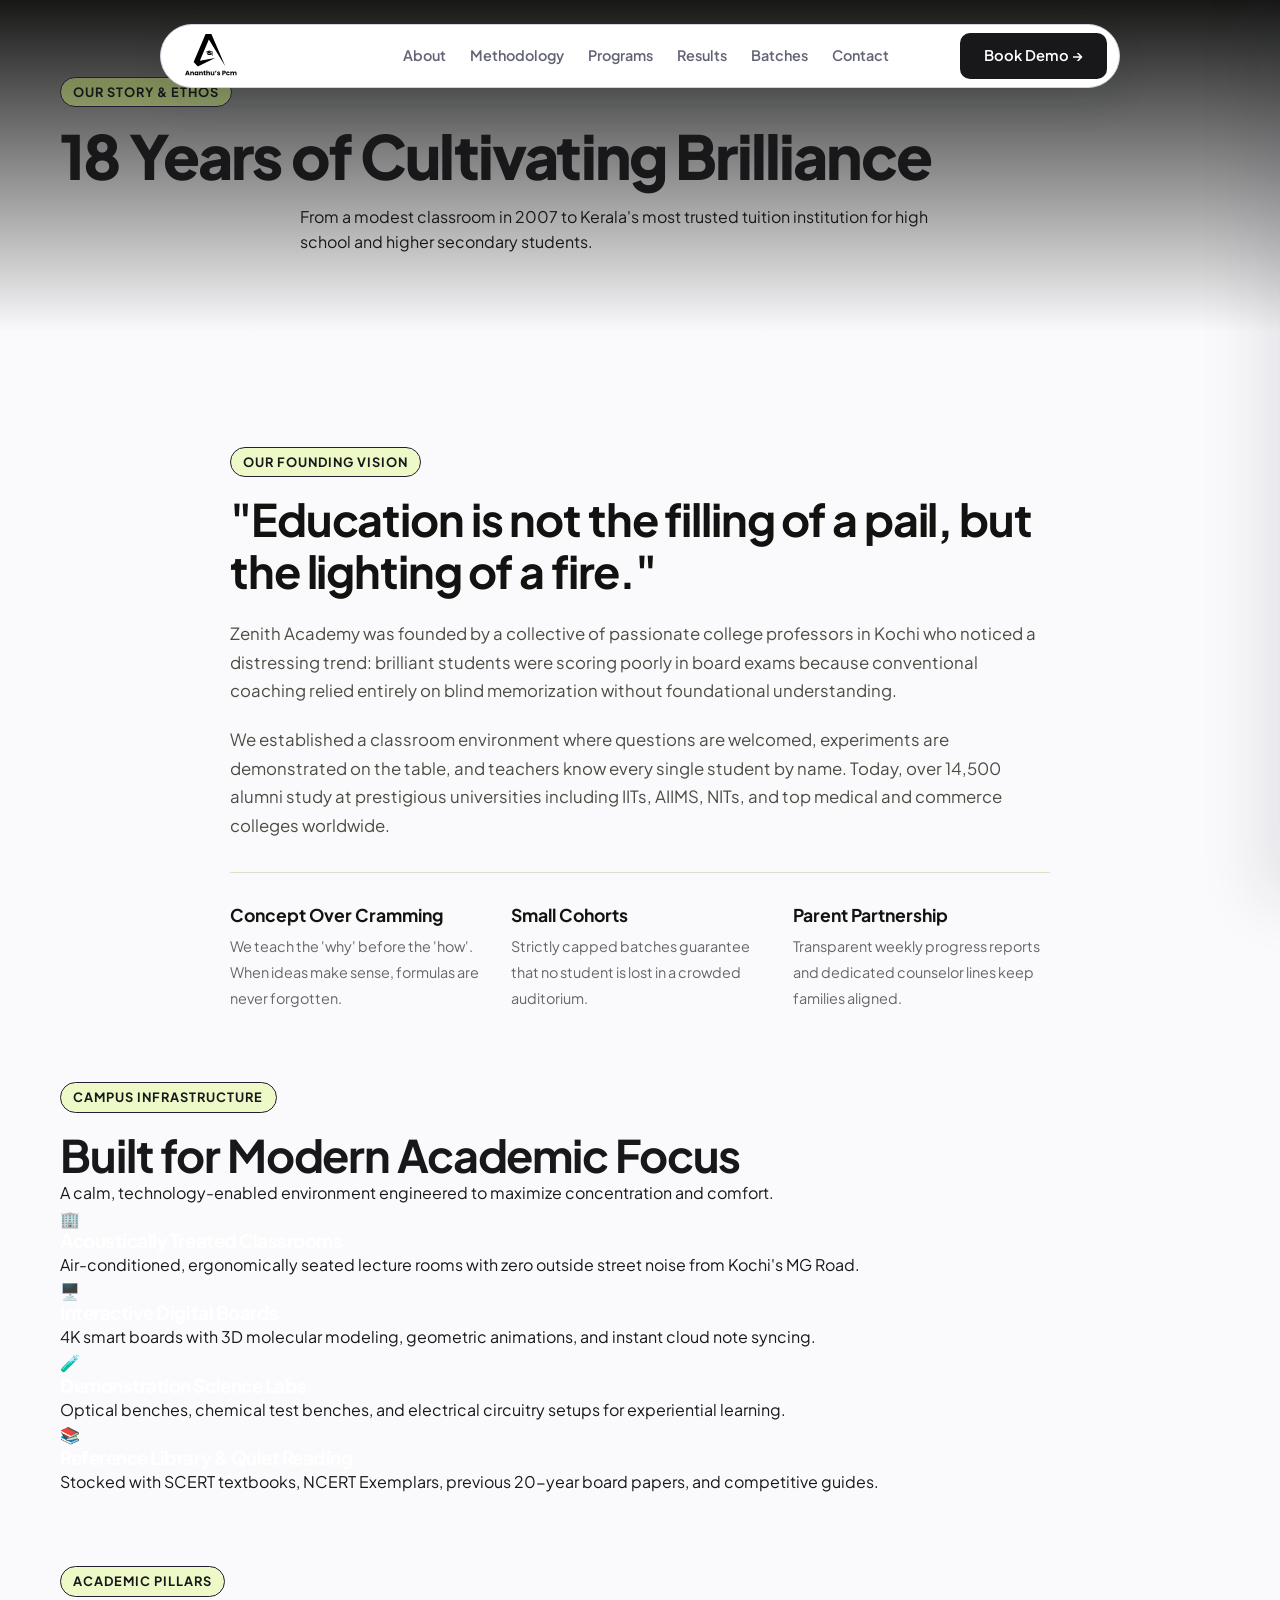
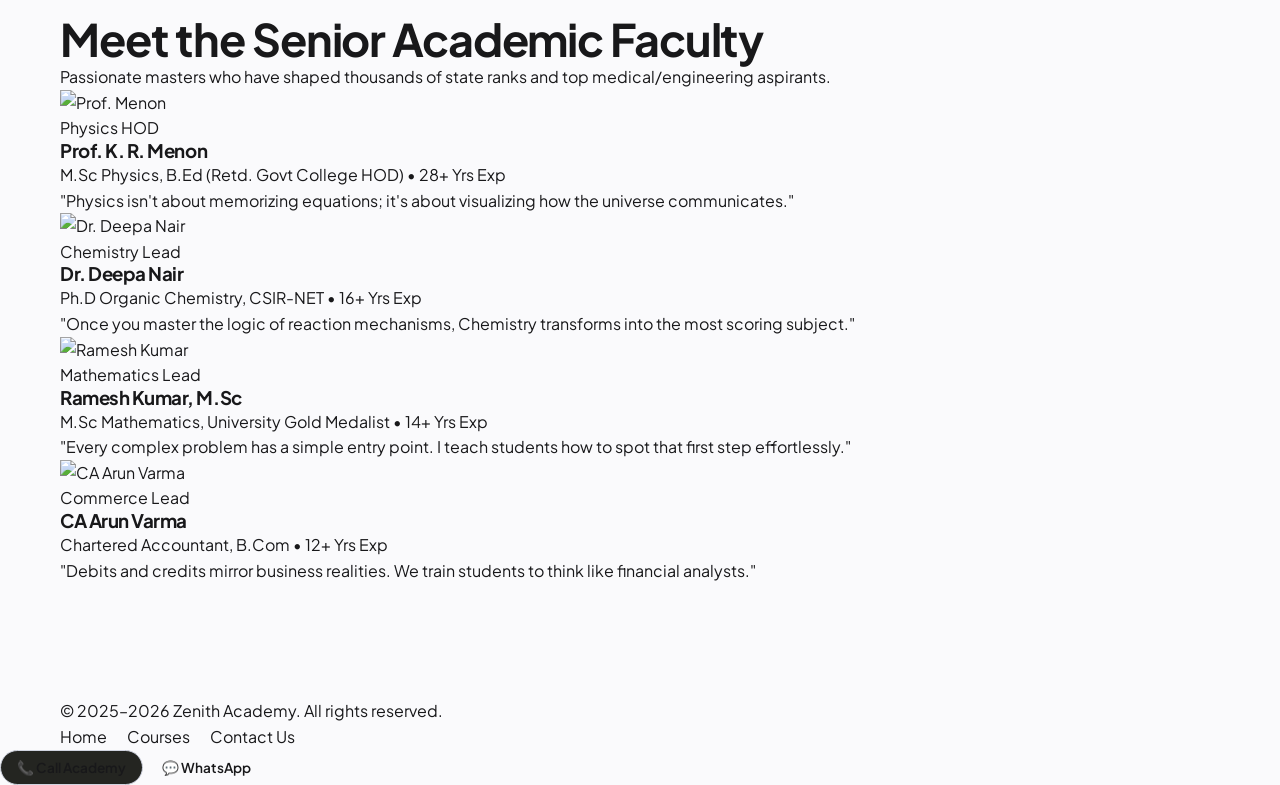
==== about.html @ 406c7fa9 "first commit" ====
<!DOCTYPE html>
<html lang="en">
<head>
  <meta charset="UTF-8" />
  <meta name="viewport" content="width=device-width, initial-scale=1.0" />
  <title>About Us — Zenith Academy | 18 Years of Educational Leadership</title>
  <meta name="description" content="Discover Zenith Academy's legacy of academic excellence in Kochi, Kerala. Learn about our teaching philosophy, modern infrastructure, and renowned faculty." />
  
  <link rel="stylesheet" href="css/styles.css" />
  <link rel="stylesheet" href="css/components.css" />
  <link rel="stylesheet" href="css/responsive.css" />
</head>
<body>

  <!-- Sticky Header -->
  <!-- Floating Glass Pill Header (Exact Reference Match) -->
  <div class="floating-header-wrapper">
    <header class="floating-pill-nav" id="pillNav">
      <a href="index.html" class="nav-brand" aria-label="Ananthu's PCM Home">
        <img src="logo.svg" alt="Ananthu's PCM Logo" class="nav-brand-logo" />
      </a>

      <nav class="nav-links-cluster" aria-label="Main Navigation">
        <a href="index.html#about" class="nav-link-item">About</a>
        <a href="index.html#solutions" class="nav-link-item">Methodology</a>
        <a href="courses.html" class="nav-link-item">Programs</a>
        <a href="results.html" class="nav-link-item">Results</a>
        <a href="index.html#modes" class="nav-link-item">Batches</a>
        <a href="contact.html" class="nav-link-item">Contact</a>
      </nav>

      <div class="nav-right-actions">
        <button class="btn-clean-dark" data-open-demo-modal>
          Book Demo &rarr;
        </button>
        <button class="nav-mobile-toggle" aria-label="Open mobile menu">
          &#9776;
        </button>
      </div>
    </header>
  </div>

  <!-- Mobile Drawer -->
  <div class="drawer-backdrop"></div>
  <aside class="mobile-drawer">
    <div class="drawer-header">
      <div class="brand-logo">
        <img src="logo.svg" alt="Ananthu's PCM" style="height: 38px; width: auto;" />
        <span>Ananthu's PCM</span>
      </div>
      <button class="drawer-close-btn">&times;</button>
    </div>
    <nav class="mobile-nav-list">
      <a href="index.html" class="mobile-nav-link">Home <span>&rarr;</span></a>
      <a href="courses.html" class="mobile-nav-link">Courses <span>&rarr;</span></a>
      <a href="online-classes.html" class="mobile-nav-link">Online Classes <span>&rarr;</span></a>
      <a href="results.html" class="mobile-nav-link">Results <span>&rarr;</span></a>
      <a href="gallery.html" class="mobile-nav-link">Gallery <span>&rarr;</span></a>
      <a href="videos.html" class="mobile-nav-link">Videos <span>&rarr;</span></a>
      <a href="about.html" class="mobile-nav-link active">About <span>&rarr;</span></a>
      <a href="contact.html" class="mobile-nav-link">Contact <span>&rarr;</span></a>
    </nav>
    <div style="margin-top: auto;">
      <button class="btn btn-primary btn-block" data-open-demo-modal>Book a Free Demo</button>
    </div>
  </aside>

  <!-- Page Banner -->
  <section class="section-tight" style="background: linear-gradient(180deg, #171816, var(--color-canvas)); border-bottom: 1px solid var(--color-border-dark);">
    <div class="container text-center">
      <div class="eyebrow">Our Story & Ethos</div>
      <h1 class="text-h1" style="margin-bottom: 16px;">18 Years of Cultivating Brilliance</h1>
      <p class="section-subtitle" style="max-width: 680px; margin-inline: auto;">
        From a modest classroom in 2007 to Kerala's most trusted tuition institution for high school and higher secondary students.
      </p>
    </div>
  </section>

  <!-- Story & Philosophy Inset Card -->
  <main class="section">
    <div class="container">
      
      <div class="surface-light-card" style="margin-bottom: 72px;">
        <div style="max-width: 820px; margin-inline: auto;">
          <div class="eyebrow eyebrow-light">Our Founding Vision</div>
          <h2 class="text-h2" style="color: #121310; margin-bottom: 24px;">
            "Education is not the filling of a pail, but the lighting of a fire."
          </h2>
          <p class="text-body-lg" style="color: #4A4D43; margin-bottom: 20px; line-height: 1.7;">
            Zenith Academy was founded by a collective of passionate college professors in Kochi who noticed a distressing trend: brilliant students were scoring poorly in board exams because conventional coaching relied entirely on blind memorization without foundational understanding.
          </p>
          <p class="text-body-lg" style="color: #4A4D43; margin-bottom: 32px; line-height: 1.7;">
            We established a classroom environment where questions are welcomed, experiments are demonstrated on the table, and teachers know every single student by name. Today, over 14,500 alumni study at prestigious universities including IITs, AIIMS, NITs, and top medical and commerce colleges worldwide.
          </p>

          <div style="display: grid; grid-template-columns: repeat(auto-fit, minmax(220px, 1fr)); gap: 24px; border-top: 1px solid #DFDEC8; padding-top: 28px;">
            <div>
              <strong style="color: #121310; font-size: 1.1rem; display: block; margin-bottom: 4px;">Concept Over Cramming</strong>
              <span style="font-size: 0.9rem; color: #666;">We teach the 'why' before the 'how'. When ideas make sense, formulas are never forgotten.</span>
            </div>
            <div>
              <strong style="color: #121310; font-size: 1.1rem; display: block; margin-bottom: 4px;">Small Cohorts</strong>
              <span style="font-size: 0.9rem; color: #666;">Strictly capped batches guarantee that no student is lost in a crowded auditorium.</span>
            </div>
            <div>
              <strong style="color: #121310; font-size: 1.1rem; display: block; margin-bottom: 4px;">Parent Partnership</strong>
              <span style="font-size: 0.9rem; color: #666;">Transparent weekly progress reports and dedicated counselor lines keep families aligned.</span>
            </div>
          </div>
        </div>
      </div>

      <!-- Campus Infrastructure Highlights -->
      <div class="section-header text-left">
        <span class="eyebrow">Campus Infrastructure</span>
        <h2 class="text-h2 section-title">Built for Modern Academic Focus</h2>
        <p class="section-subtitle">
          A calm, technology-enabled environment engineered to maximize concentration and comfort.
        </p>
      </div>

      <div class="approach-grid" style="margin-bottom: 72px;">
        <div class="approach-card" style="background: var(--color-surface-dark); border-color: var(--color-border-dark);">
          <div class="approach-icon-wrap" style="background: var(--color-surface-dark-raised); color: var(--color-brand-primary);">🏢</div>
          <h3 style="color: #FFF;">Acoustically Treated Classrooms</h3>
          <p style="color: var(--color-text-muted-dark);">Air-conditioned, ergonomically seated lecture rooms with zero outside street noise from Kochi's MG Road.</p>
        </div>

        <div class="approach-card" style="background: var(--color-surface-dark); border-color: var(--color-border-dark);">
          <div class="approach-icon-wrap" style="background: var(--color-surface-dark-raised); color: var(--color-brand-primary);">🖥️</div>
          <h3 style="color: #FFF;">Interactive Digital Boards</h3>
          <p style="color: var(--color-text-muted-dark);">4K smart boards with 3D molecular modeling, geometric animations, and instant cloud note syncing.</p>
        </div>

        <div class="approach-card" style="background: var(--color-surface-dark); border-color: var(--color-border-dark);">
          <div class="approach-icon-wrap" style="background: var(--color-surface-dark-raised); color: var(--color-brand-primary);">🧪</div>
          <h3 style="color: #FFF;">Demonstration Science Labs</h3>
          <p style="color: var(--color-text-muted-dark);">Optical benches, chemical test benches, and electrical circuitry setups for experiential learning.</p>
        </div>

        <div class="approach-card" style="background: var(--color-surface-dark); border-color: var(--color-border-dark);">
          <div class="approach-icon-wrap" style="background: var(--color-surface-dark-raised); color: var(--color-brand-primary);">📚</div>
          <h3 style="color: #FFF;">Reference Library & Quiet Reading</h3>
          <p style="color: var(--color-text-muted-dark);">Stocked with SCERT textbooks, NCERT Exemplars, previous 20-year board papers, and competitive guides.</p>
        </div>
      </div>

      <!-- Full Faculty Showcase -->
      <div class="section-header">
        <span class="eyebrow">Academic Pillars</span>
        <h2 class="text-h2 section-title">Meet the Senior Academic Faculty</h2>
        <p class="section-subtitle">
          Passionate masters who have shaped thousands of state ranks and top medical/engineering aspirants.
        </p>
      </div>

      <div class="faculty-grid">
        <article class="faculty-card">
          <div class="faculty-img-wrap">
            <img src="https://images.unsplash.com/photo-1534528741775-53994a69daeb?w=500&auto=format&fit=crop&q=80" alt="Prof. Menon" class="faculty-img" />
          </div>
          <div class="faculty-info">
            <div class="faculty-subject-tag">Physics HOD</div>
            <h3 class="faculty-name">Prof. K. R. Menon</h3>
            <div class="faculty-qual">M.Sc Physics, B.Ed (Retd. Govt College HOD) • 28+ Yrs Exp</div>
            <p class="faculty-quote">"Physics isn't about memorizing equations; it's about visualizing how the universe communicates."</p>
          </div>
        </article>

        <article class="faculty-card">
          <div class="faculty-img-wrap">
            <img src="https://images.unsplash.com/photo-1573496359142-b8d87734a5a2?w=500&auto=format&fit=crop&q=80" alt="Dr. Deepa Nair" class="faculty-img" />
          </div>
          <div class="faculty-info">
            <div class="faculty-subject-tag">Chemistry Lead</div>
            <h3 class="faculty-name">Dr. Deepa Nair</h3>
            <div class="faculty-qual">Ph.D Organic Chemistry, CSIR-NET • 16+ Yrs Exp</div>
            <p class="faculty-quote">"Once you master the logic of reaction mechanisms, Chemistry transforms into the most scoring subject."</p>
          </div>
        </article>

        <article class="faculty-card">
          <div class="faculty-img-wrap">
            <img src="https://images.unsplash.com/photo-1507003211169-0a1dd7228f2d?w=500&auto=format&fit=crop&q=80" alt="Ramesh Kumar" class="faculty-img" />
          </div>
          <div class="faculty-info">
            <div class="faculty-subject-tag">Mathematics Lead</div>
            <h3 class="faculty-name">Ramesh Kumar, M.Sc</h3>
            <div class="faculty-qual">M.Sc Mathematics, University Gold Medalist • 14+ Yrs Exp</div>
            <p class="faculty-quote">"Every complex problem has a simple entry point. I teach students how to spot that first step effortlessly."</p>
          </div>
        </article>

        <article class="faculty-card">
          <div class="faculty-img-wrap">
            <img src="https://images.unsplash.com/photo-1500648767791-00dcc994a43e?w=500&auto=format&fit=crop&q=80" alt="CA Arun Varma" class="faculty-img" />
          </div>
          <div class="faculty-info">
            <div class="faculty-subject-tag">Commerce Lead</div>
            <h3 class="faculty-name">CA Arun Varma</h3>
            <div class="faculty-qual">Chartered Accountant, B.Com • 12+ Yrs Exp</div>
            <p class="faculty-quote">"Debits and credits mirror business realities. We train students to think like financial analysts."</p>
          </div>
        </article>
      </div>

    </div>
  </main>

  <!-- Footer -->
  <footer class="site-footer">
    <div class="container">
      <div class="footer-bottom">
        <div>&copy; 2025–2026 Zenith Academy. All rights reserved.</div>
        <div style="display: flex; gap: 20px;">
          <a href="index.html">Home</a>
          <a href="courses.html">Courses</a>
          <a href="contact.html">Contact Us</a>
        </div>
      </div>
    </div>
  </footer>

  <!-- Sticky Mobile Bar -->
  <div class="mobile-bottom-bar">
    <div class="mobile-bottom-actions">
      <a href="tel:+919847012345" class="btn btn-secondary btn-sm" style="background: #242521;">📞 Call Academy</a>
      <a href="https://wa.me/919847012345" target="_blank" class="btn btn-whatsapp btn-sm">💬 WhatsApp</a>
    </div>
  </div>

  <!-- Demo Modal -->
  <div class="site-modal" id="demoModal" role="dialog" aria-modal="true">
    <div class="modal-dialog">
      <button class="modal-close-btn" data-close-modal>&times;</button>
      <h3 style="font-size: 1.5rem; margin-bottom: 6px; color: #121310;">Book a Free Demo Class</h3>
      <form data-enquiry-form>
        <div class="form-group">
          <label class="form-label">Student Name *</label>
          <input type="text" name="studentName" class="form-control" required />
        </div>
        <div class="form-group">
          <label class="form-label">Phone Number *</label>
          <input type="tel" name="phoneNumber" class="form-control" required />
        </div>
        <div class="form-row">
          <div class="form-group">
            <label class="form-label">Board *</label>
            <select name="board" class="form-control" required>
              <option value="Kerala State">Kerala State</option>
              <option value="CBSE">CBSE</option>
            </select>
          </div>
          <div class="form-group">
            <label class="form-label">Class *</label>
            <select name="classLevel" class="form-control" required>
              <option value="Class 10">Class 10</option>
              <option value="Plus One">Plus One (11)</option>
              <option value="Plus Two">Plus Two (12)</option>
            </select>
          </div>
        </div>
        <button type="submit" class="btn btn-primary btn-block" style="margin-top: 20px;">Book Demo</button>
      </form>
    </div>
  </div>

  <script src="js/data.js"></script>
  <script src="js/main.js"></script>
  <script src="js/forms.js"></script>
</body>
</html>
---- css/styles.css ----
/* ==========================================================================
   ZENITH ACADEMY - CLEAN MINIMALIST BENTO DESIGN SYSTEM
   ========================================================================== */

@import url('https://fonts.googleapis.com/css2?family=Plus+Jakarta+Sans:wght@300;400;500;600;700;800&family=Space+Grotesk:wght@500;600;700;800&display=swap');

:root {
  /* Canvas & Surfaces (Clean Light Palette) */
  --color-canvas: #FAFAFC;
  --color-canvas-subtle: #F2F3F7;
  --color-surface-card: #FFFFFF;
  --color-surface-card-hover: #F8F9FB;
  --color-surface-raised: #FFFFFF;
  
  /* Brand Accents (Deep Navy & Pastel Lime/Lavender) */
  --color-brand-primary: #18181A;
  --color-brand-primary-hover: #2D2D32;
  --color-brand-primary-deep: #0A0A0C;
  --color-brand-orange-glow: rgba(0, 0, 0, 0.12);
  --color-brand-orange-subtle: rgba(212, 248, 104, 0.35); /* Using Lime for subtle accents */
  
  /* Typography Colors */
  --color-text-primary: #18181A;
  --color-text-secondary: #626475;
  --color-text-muted: #8C90A4;
  --color-text-dark: #18181A;
  --color-text-light: #FFFFFF;
  
  /* Borders */
  --color-border-subtle: #E6E8F0;
  --color-border-medium: #D0D4E0;
  --color-border-orange: #231E34; /* Using the dark hero border */
  
  /* Typography Families */
  --font-display: 'Plus Jakarta Sans', 'Space Grotesk', -apple-system, BlinkMacSystemFont, sans-serif;
  --font-body: 'Plus Jakarta Sans', -apple-system, BlinkMacSystemFont, sans-serif;
  
  /* Radii */
  --radius-sm: 8px;
  --radius-md: 14px;
  --radius-lg: 20px;
  --radius-xl: 28px;
  --radius-xxl: 36px;
  --radius-pill: 999px;
  
  /* Shadows & Glows */
  --shadow-card: 0 12px 32px rgba(25, 20, 45, 0.06);
  --shadow-card-hover: 0 20px 48px rgba(25, 20, 45, 0.12);
  --shadow-orange-glow: 0 8px 24px rgba(0, 0, 0, 0.08);
  --shadow-orange-intense: 0 16px 40px rgba(0, 0, 0, 0.15);
  
  /* Clean Hero Theme Tokens (Matching Reference Image) */
  --color-clean-backdrop: #8C90A4;
  --color-clean-card-bg: #FFFFFF;
  --color-clean-border: #231E34;
  --color-clean-text-dark: #18181A;
  --color-clean-text-muted: #626475;
  --color-clean-lime: #D4F868;
  --color-clean-lavender: #CCD0FE;
  --color-clean-periwinkle: #D7DAFE;
  
  /* Layout */
  --container-width: 1240px;
  --header-height: 80px;
}

/* ==========================================================================
   Base & Resets
   ========================================================================== */

*, *::before, *::after {
  box-sizing: border-box;
  margin: 0;
  padding: 0;
}

html {
  font-family: var(--font-body);
  font-size: 16px;
  line-height: 1.6;
  color: var(--color-text-primary);
  background-color: var(--color-canvas);
  scroll-behavior: smooth;
  -webkit-font-smoothing: antialiased;
}

body {
  min-height: 100vh;
  display: flex;
  flex-direction: column;
  overflow-x: hidden;
  position: relative;
  background-color: var(--color-canvas);
}

/* Ambient Radial Glows Removed for Clean Theme */

img, svg, video {
  display: block;
  max-width: 100%;
  height: auto;
}

a {
  color: inherit;
  text-decoration: none;
  transition: all 0.2s ease;
}

button, input, select, textarea {
  font: inherit;
  color: inherit;
}

button {
  cursor: pointer;
  border: none;
  background: none;
}

ul {
  list-style: none;
}

:focus-visible {
  outline: 2px solid var(--color-brand-primary);
  outline-offset: 3px;
}

/* ==========================================================================
   Typography Classes
   ========================================================================== */

h1, h2, h3, h4, h5, h6 {
  font-family: var(--font-display);
  font-weight: 700;
  line-height: 1.12;
  color: var(--color-text-primary);
  letter-spacing: -0.025em;
}

.text-hero-giant {
  font-size: clamp(3rem, 7vw, 5.5rem);
  font-weight: 800;
  letter-spacing: -0.04em;
  line-height: 0.96;
}

.text-h1 {
  font-size: clamp(2.4rem, 5vw, 3.8rem);
  font-weight: 800;
  letter-spacing: -0.03em;
  line-height: 1.06;
}

.text-h2 {
  font-size: clamp(2rem, 3.8vw, 2.8rem);
  font-weight: 700;
  letter-spacing: -0.025em;
  line-height: 1.15;
}

.text-h3 {
  font-size: clamp(1.3rem, 2vw, 1.75rem);
  font-weight: 600;
  letter-spacing: -0.02em;
  line-height: 1.25;
}

.text-body-lg {
  font-size: clamp(1.05rem, 1.25vw, 1.2rem);
  line-height: 1.6;
  color: var(--color-text-secondary);
}

.text-body {
  font-size: 1rem;
  line-height: 1.6;
  color: var(--color-text-secondary);
}

.text-muted {
  color: var(--color-text-muted);
}

.text-orange {
  color: var(--color-brand-primary);
}

/* Container & Sections */
.container {
  width: 100%;
  max-width: var(--container-width);
  margin-inline: auto;
  padding-inline: clamp(20px, 4vw, 40px);
  position: relative;
  z-index: 2;
}

.section {
  padding-block: clamp(72px, 9vw, 128px);
  position: relative;
}

.section-tight {
  padding-block: clamp(48px, 6vw, 80px);
}

/* ==========================================================================
   Pill Badges & Buttons (Matching Reference)
   ========================================================================== */

/* Eyebrow Pill with Glowing Dot */
.status-pill {
  display: inline-flex;
  align-items: center;
  gap: 10px;
  background: var(--color-surface-card);
  border: 1px solid var(--color-border-medium);
  padding: 6px 16px;
  border-radius: var(--radius-pill);
  font-size: 0.85rem;
  font-weight: 600;
  color: var(--color-text-primary);
  margin-bottom: 24px;
}

.status-dot {
  width: 8px;
  height: 8px;
  background-color: var(--color-brand-primary);
  border-radius: 50%;
  box-shadow: 0 0 10px var(--color-brand-primary);
  animation: pulse-dot 2s infinite;
}

@keyframes pulse-dot {
  0%, 100% { opacity: 1; transform: scale(1); }
  50% { opacity: 0.6; transform: scale(1.2); }
}

/* Orange Pill CTA Button (Now Deep Navy/Lime based on theme) */
.btn-pill-orange {
  display: inline-flex;
  align-items: center;
  justify-content: center;
  gap: 8px;
  background-color: var(--color-brand-primary);
  color: #FFFFFF;
  font-family: var(--font-display);
  font-weight: 600;
  font-size: 0.95rem;
  padding: 12px 28px;
  border-radius: var(--radius-pill);
  box-shadow: 0 4px 12px rgba(25, 20, 45, 0.12);
  transition: all 0.25s cubic-bezier(0.2, 0.8, 0.2, 1);
  white-space: nowrap;
}

.btn-pill-orange:hover {
  background-color: var(--color-brand-primary-hover);
  transform: translateY(-2px);
  box-shadow: 0 8px 24px rgba(25, 20, 45, 0.2);
}

.btn-pill-orange .arrow-icon {
  font-size: 1.1rem;
  transition: transform 0.2s ease;
}

.btn-pill-orange:hover .arrow-icon {
  transform: translateX(3px);
}

/* Dark Pill Button (Now White Outline/Secondary) */
.btn-pill-dark {
  display: inline-flex;
  align-items: center;
  justify-content: center;
  gap: 8px;
  background-color: #FFFFFF;
  color: var(--color-text-primary);
  font-family: var(--font-display);
  font-weight: 600;
  font-size: 0.95rem;
  padding: 12px 28px;
  border-radius: var(--radius-pill);
  border: 1px solid var(--color-border-medium);
  transition: all 0.25s ease;
  box-shadow: 0 4px 12px rgba(25, 20, 45, 0.05);
}

.btn-pill-dark:hover {
  background-color: #F8F9FB;
  border-color: var(--color-text-primary);
  transform: translateY(-2px);
}

/* Outline Pill Button */
.btn-pill-outline {
  display: inline-flex;
  align-items: center;
  justify-content: center;
  gap: 8px;
  background-color: transparent;
  color: var(--color-text-primary);
  font-family: var(--font-display);
  font-weight: 600;
  font-size: 0.95rem;
  padding: 11px 26px;
  border-radius: var(--radius-pill);
  border: 1px solid var(--color-border-medium);
  transition: all 0.2s ease;
}

.btn-pill-outline:hover {
  background-color: #F8F9FB;
  border-color: var(--color-text-primary);
}

/* WhatsApp Button */
.btn-pill-whatsapp {
  display: inline-flex;
  align-items: center;
  gap: 8px;
  background-color: #25D366;
  color: #FFFFFF;
  padding: 12px 24px;
  border-radius: var(--radius-pill);
  font-weight: 600;
  font-size: 0.92rem;
  transition: all 0.2s ease;
}

.btn-pill-whatsapp:hover {
  background-color: #20BA59;
  transform: translateY(-2px);
  box-shadow: 0 6px 20px rgba(37, 211, 102, 0.35);
}
---- css/components.css ----
/* ==========================================================================
   ZENITH ACADEMY - REFERENCE UI COMPONENTS
   Exact replication of Dominic Reference Layout:
   Floating Pill Nav, Hero Watermark, 3-Card Photo Grid, Numbered Cards,
   Semicircular Fan Arc, Solid Orange Tier Card, Bottom Banner
   ========================================================================== */

/* --------------------------------------------------------------------------
   1. Floating Glass Pill Header (Matching Reference)
   -------------------------------------------------------------------------- */
.floating-header-wrapper {
  position: fixed;
  top: 24px;
  left: 0;
  width: 100%;
  display: flex;
  justify-content: center;
  z-index: 1000;
  padding-inline: 20px;
  pointer-events: none;
}

.floating-pill-nav {
  pointer-events: auto;
  display: grid;
  grid-template-columns: 1fr auto 1fr;
  align-items: center;
  gap: 20px;
  background: #FFFFFF;
  border: 1px solid var(--color-border-medium);
  padding: 8px 12px 8px 24px;
  border-radius: var(--radius-pill);
  box-shadow: 0 16px 36px rgba(25, 20, 45, 0.08);
  transition: all 0.3s ease;
  max-width: 960px;
  width: 100%;
}

.floating-pill-nav.scrolled {
  box-shadow: 0 20px 48px rgba(25, 20, 45, 0.12);
}

.floating-pill-nav .nav-brand {
  justify-self: start;
}
.floating-pill-nav .nav-links-cluster {
  justify-self: center;
}
.floating-pill-nav .nav-right-actions {
  justify-self: end;
}

.nav-brand {
  display: flex;
  align-items: center;
  gap: 12px;
  font-family: var(--font-display);
  font-weight: 800;
  font-size: 1.15rem;
  letter-spacing: -0.02em;
  color: var(--color-text-primary);
}

.nav-brand-logo {
  height: 44px;
  width: auto;
  max-width: 160px;
  object-fit: contain;
  display: block;
  filter: invert(1) brightness(0.1);
  transition: transform 0.25s ease;
}

.nav-brand-logo:hover {
  transform: scale(1.04);
}

.nav-brand-dot {
  width: 10px;
  height: 10px;
  border-radius: 50%;
  background: var(--color-brand-primary);
  box-shadow: 0 0 12px var(--color-brand-primary);
}

.nav-links-cluster {
  display: flex;
  align-items: center;
  gap: 24px;
}

.nav-link-item {
  font-size: 0.9rem;
  font-weight: 600;
  color: var(--color-text-secondary);
  transition: color 0.2s ease;
}

.nav-link-item:hover,
.nav-link-item.active {
  color: var(--color-text-primary);
}

.nav-right-actions {
  display: flex;
  align-items: center;
  gap: 12px;
}

/* Mobile Toggle inside Pill */
.nav-mobile-toggle {
  display: none;
  width: 36px;
  height: 36px;
  border-radius: 50%;
  background: var(--color-canvas-subtle);
  border: 1px solid var(--color-border-medium);
  align-items: center;
  justify-content: center;
  color: var(--color-text-primary);
  font-size: 1.1rem;
}

/* Mobile Drawer Overlay */
.mobile-drawer {
  position: fixed;
  top: 0;
  right: 0;
  width: 100%;
  max-width: 340px;
  height: 100vh;
  background: #FFFFFF;
  border-left: 1px solid var(--color-border-subtle);
  padding: 28px;
  display: flex;
  flex-direction: column;
  z-index: 2000;
  transform: translateX(100%);
  transition: transform 0.3s cubic-bezier(0.2, 0.8, 0.2, 1);
  box-shadow: -20px 0 60px rgba(25, 20, 45, 0.1);
}

.mobile-drawer.open {
  transform: translateX(0);
}

.drawer-backdrop {
  position: fixed;
  inset: 0;
  background: rgba(25, 20, 45, 0.4);
  backdrop-filter: blur(6px);
  z-index: 1999;
  opacity: 0;
  pointer-events: none;
  transition: opacity 0.3s ease;
}

.drawer-backdrop.open {
  opacity: 1;
  pointer-events: auto;
}

.drawer-header {
  display: flex;
  align-items: center;
  justify-content: space-between;
  margin-bottom: 32px;
  padding-bottom: 16px;
  border-bottom: 1px solid var(--color-border-subtle);
}

.drawer-close-btn {
  width: 36px;
  height: 36px;
  display: flex;
  align-items: center;
  justify-content: center;
  border-radius: 50%;
  background: rgba(255, 255, 255, 0.08);
  color: #FFFFFF;
  font-size: 1.2rem;
}

.mobile-nav-list {
  display: flex;
  flex-direction: column;
  gap: 16px;
}

.mobile-nav-link {
  font-size: 1.25rem;
  font-weight: 600;
  color: #FFFFFF;
  display: flex;
  align-items: center;
  justify-content: space-between;
  padding-block: 8px;
  border-bottom: 1px solid rgba(255, 255, 255, 0.05);
}

/* --------------------------------------------------------------------------
   2. Signature Hero Composition with Giant Watermark Typography
   -------------------------------------------------------------------------- */
.hero-stage {
  padding-top: calc(var(--header-height) + 48px);
  padding-bottom: 20px;
  position: relative;
  overflow: hidden;
}

.hero-stage::before {
  content: '';
  position: absolute;
  top: 15%;
  left: 50%;
  transform: translateX(-50%);
  width: 900px;
  height: 520px;
  background: radial-gradient(circle, rgba(255, 85, 0, 0.16) 0%, rgba(255, 85, 0, 0.03) 45%, transparent 70%);
  pointer-events: none;
  z-index: 0;
}

.hero-grid-reference {
  display: grid;
  grid-template-columns: 1.15fr 0.85fr;
  align-items: flex-end;
  gap: clamp(24px, 4vw, 48px);
  position: relative;
  z-index: 3;
}

.hero-left-col {
  padding-bottom: 20px;
}

.hero-main-title {
  font-size: clamp(2.3rem, 4.2vw, 3.8rem);
  font-weight: 800;
  line-height: 1.12;
  color: #FFFFFF;
  margin-bottom: 14px;
  letter-spacing: -0.03em;
}

.hero-main-title .gradient-text-orange {
  background: linear-gradient(135deg, #FFFFFF 30%, var(--color-brand-primary) 100%);
  -webkit-background-clip: text;
  -webkit-text-fill-color: transparent;
}

.hero-right-col {
  display: flex;
  flex-direction: column;
  align-items: flex-start;
  padding-bottom: 30px;
  max-width: 460px;
  margin-left: auto;
}

.hero-intro-text {
  font-size: 1.02rem;
  line-height: 1.68;
  color: var(--color-text-secondary);
  margin-bottom: 24px;
}

/* Trust Pill underneath intro CTA */
.hero-trust-tag {
  display: inline-flex;
  align-items: center;
  gap: 8px;
  font-size: 0.82rem;
  color: var(--color-text-muted);
  margin-top: 16px;
}

.hero-trust-tag strong {
  color: #FFFFFF;
}

/* The Signature Giant Background Typography Watermark */
.hero-watermark-container {
  position: relative;
  width: 100%;
  margin-top: -40px;
  margin-bottom: -10px;
  display: flex;
  align-items: flex-end;
  justify-content: center;
  min-height: 520px;
}

.hero-emblem-watermark {
  position: absolute;
  top: 10px;
  left: 50%;
  transform: translateX(-50%);
  width: 540px;
  max-width: 90%;
  height: auto;
  opacity: 0.06;
  filter: blur(1px);
  pointer-events: none;
  z-index: 1;
}

.giant-watermark-text {
  position: absolute;
  bottom: 0;
  left: 50%;
  transform: translateX(-50%);
  font-family: var(--font-display);
  font-size: clamp(4.5rem, 15vw, 13rem);
  font-weight: 800;
  color: rgba(255, 255, 255, 0.94);
  letter-spacing: -0.04em;
  line-height: 0.85;
  white-space: nowrap;
  pointer-events: none;
  z-index: 2;
  user-select: none;
  text-align: center;
  width: 100%;
}

/* Centered Portrait Cutout (Emerging from Giant Text) */
.hero-portrait-cutout {
  position: relative;
  z-index: 3;
  width: 100%;
  max-width: 500px;
  margin-inline: auto;
  display: flex;
  justify-content: center;
}

.hero-portrait-img {
  width: 100%;
  max-height: 560px;
  object-fit: cover;
  object-position: top center;
  mask-image: linear-gradient(to top, transparent 0%, black 18%);
  -webkit-mask-image: linear-gradient(to top, transparent 0%, black 18%);
  filter: contrast(108%) brightness(98%);
  transition: transform 0.4s ease;
}

.hero-portrait-cutout:hover .hero-portrait-img {
  transform: scale(1.02);
}

/* Floating 2.5D Metric Badges */
.hero-float-badge {
  position: absolute;
  z-index: 4;
  background: rgba(18, 18, 18, 0.82);
  backdrop-filter: blur(16px);
  -webkit-backdrop-filter: blur(16px);
  border: 1px solid rgba(255, 255, 255, 0.12);
  border-radius: var(--radius-pill);
  padding: 10px 18px;
  display: flex;
  align-items: center;
  gap: 12px;
  box-shadow: 0 16px 36px rgba(0, 0, 0, 0.7);
  transition: all 0.3s cubic-bezier(0.2, 0.8, 0.2, 1);
  white-space: nowrap;
}

.hero-float-badge:hover {
  transform: translateY(-4px);
  border-color: var(--color-brand-primary);
  background: rgba(26, 26, 26, 0.95);
  box-shadow: var(--shadow-orange-glow);
}

.hero-float-badge.float-left {
  left: clamp(10px, 6vw, 100px);
  bottom: 80px;
  animation: float-slow 4.5s ease-in-out infinite alternate;
}

.hero-float-badge.float-right {
  right: clamp(10px, 6vw, 100px);
  bottom: 120px;
  animation: float-slow 4.5s ease-in-out infinite alternate-reverse;
}

.float-badge-icon {
  width: 38px;
  height: 38px;
  border-radius: 50%;
  background: rgba(255, 85, 0, 0.15);
  border: 1px solid rgba(255, 85, 0, 0.35);
  display: flex;
  align-items: center;
  justify-content: center;
  font-size: 1.15rem;
  color: var(--color-brand-primary);
  flex-shrink: 0;
}

.float-badge-title {
  font-size: 0.9rem;
  font-weight: 700;
  color: #FFFFFF;
  line-height: 1.2;
}

.float-badge-sub {
  font-size: 0.76rem;
  color: var(--color-text-secondary);
  line-height: 1.2;
}

@keyframes float-slow {
  0% { transform: translateY(0); }
  100% { transform: translateY(-8px); }
}

/* --------------------------------------------------------------------------
   3. Subtle Partner & Board Marquee (Matching Reference)
   -------------------------------------------------------------------------- */
.reference-marquee-bar {
  border-block: 1px solid var(--color-border-subtle);
  padding-block: 22px;
  background: rgba(15, 15, 15, 0.6);
  overflow: hidden;
  white-space: nowrap;
  display: flex;
}

.ref-marquee-inner {
  display: flex;
  align-items: center;
  gap: 48px;
  animation: ref-marquee 28s linear infinite;
}

.ref-marquee-item {
  font-family: var(--font-display);
  font-size: 0.95rem;
  font-weight: 600;
  letter-spacing: 0.08em;
  color: var(--color-text-muted);
  text-transform: uppercase;
  display: flex;
  align-items: center;
  gap: 48px;
}

.ref-marquee-icon {
  width: 8px;
  height: 8px;
  border-radius: 50%;
  background: rgba(255, 255, 255, 0.2);
}

@keyframes ref-marquee {
  from { transform: translateX(0); }
  to { transform: translateX(-50%); }
}

/* --------------------------------------------------------------------------
   4. Asymmetrical 3-Card Editorial Layout ("Crafting Meaningful...")
   -------------------------------------------------------------------------- */
.editorial-grid {
  display: grid;
  grid-template-columns: 1.1fr 0.9fr;
  gap: clamp(40px, 6vw, 72px);
  align-items: center;
}

.editorial-photos-row {
  display: grid;
  grid-template-columns: repeat(3, 1fr);
  gap: 16px;
}

.editorial-card {
  position: relative;
  aspect-ratio: 9/15;
  border-radius: var(--radius-lg);
  overflow: hidden;
  border: 1px solid var(--color-border-medium);
  background: var(--color-surface-card);
  box-shadow: var(--shadow-card);
  transition: transform 0.4s ease, border-color 0.3s ease;
}

.editorial-card:hover {
  transform: translateY(-6px);
  border-color: var(--color-border-orange);
}

.editorial-card img {
  width: 100%;
  height: 100%;
  object-fit: cover;
  transition: transform 0.5s ease;
}

.editorial-card:hover img {
  transform: scale(1.05);
}

.editorial-content-block {
  padding-left: clamp(0px, 2vw, 24px);
}

.editorial-headline {
  font-size: clamp(2rem, 3.5vw, 3rem);
  line-height: 1.15;
  margin-bottom: 24px;
}

.editorial-body {
  font-size: 1.05rem;
  color: var(--color-text-secondary);
  line-height: 1.7;
  margin-bottom: 32px;
}

/* --------------------------------------------------------------------------
   5. Numbered Solutions Cards ("01", "02", "03")
   -------------------------------------------------------------------------- */
.numbered-solutions-section {
  display: grid;
  grid-template-columns: 0.9fr 1.1fr;
  gap: clamp(32px, 5vw, 64px);
  align-items: flex-start;
}

.numbered-solutions-header {
  position: sticky;
  top: 120px;
}

.numbered-cards-stack {
  display: flex;
  flex-direction: column;
  gap: 20px;
}

.numbered-card {
  background: var(--color-surface-card);
  border: 1px solid var(--color-border-subtle);
  border-radius: var(--radius-lg);
  padding: 36px 32px;
  display: grid;
  grid-template-columns: 80px 1fr;
  gap: 24px;
  align-items: flex-start;
  transition: transform 0.3s ease, border-color 0.3s ease;
}

.numbered-card:hover {
  transform: translateY(-3px);
  border-color: var(--color-border-orange);
  background: var(--color-surface-card-hover);
}

.numbered-digit {
  font-family: var(--font-display);
  font-size: 2.2rem;
  font-weight: 800;
  color: var(--color-brand-primary);
  line-height: 1;
}

.numbered-card-title {
  font-size: 1.35rem;
  margin-bottom: 10px;
  color: var(--color-text-primary);
}

.numbered-card-desc {
  font-size: 0.95rem;
  color: var(--color-text-secondary);
  line-height: 1.6;
}

/* --------------------------------------------------------------------------
   6. Trust Metrics Strip ("Design That Delivers Real Results")
   -------------------------------------------------------------------------- */
.results-metrics-section {
  display: grid;
  grid-template-columns: 1fr 1fr;
  gap: clamp(32px, 5vw, 64px);
  align-items: center;
  padding-block: 40px;
}

.results-stats-cluster {
  display: flex;
  flex-direction: column;
  gap: 36px;
}

.result-stat-row {
  display: flex;
  align-items: baseline;
  gap: 20px;
  border-bottom: 1px solid var(--color-border-subtle);
  padding-bottom: 24px;
}

.result-stat-number {
  font-family: var(--font-display);
  font-size: clamp(2.8rem, 4.5vw, 4.2rem);
  font-weight: 800;
  color: var(--color-text-primary);
  line-height: 1;
  min-width: 180px;
  letter-spacing: -0.03em;
}

.result-stat-label {
  font-size: 1.05rem;
  color: var(--color-text-secondary);
  font-weight: 500;
}

/* --------------------------------------------------------------------------
   7. The Semicircular / Arched Card Fan Showcase (Exact Reference Signature!)
   -------------------------------------------------------------------------- */
.arched-fan-section {
  position: relative;
  padding-top: 40px;
  padding-bottom: 96px;
  overflow: hidden;
}

.arched-fan-stage {
  position: relative;
  max-width: 1080px;
  margin-inline: auto;
  min-height: 540px;
  display: flex;
  flex-direction: column;
  align-items: center;
  justify-content: flex-end;
}

/* Fan cards container in semi-circle */
.fan-cards-arc {
  display: flex;
  justify-content: center;
  align-items: flex-end;
  gap: 16px;
  width: 100%;
  margin-bottom: 40px;
}

.fan-card {
  width: 140px;
  aspect-ratio: 9/13;
  border-radius: var(--radius-md);
  overflow: hidden;
  border: 2px solid var(--color-border-medium);
  background: var(--color-surface-card);
  box-shadow: 0 16px 36px rgba(25, 20, 45, 0.08);
  transition: transform 0.4s cubic-bezier(0.2, 0.8, 0.2, 1), border-color 0.3s ease;
  position: relative;
  flex-shrink: 0;
}

.fan-card img {
  width: 100%;
  height: 100%;
  object-fit: cover;
}

.fan-card-label {
  position: absolute;
  bottom: 0;
  left: 0;
  width: 100%;
  background: linear-gradient(to top, rgba(0,0,0,0.85), transparent);
  padding: 8px 6px;
  font-size: 0.7rem;
  font-weight: 700;
  text-align: center;
  color: #FFFFFF;
}

/* Arc fan angle transforms (Creating the semi-circular dome from reference!) */
.fan-card:nth-child(1) { transform: translateY(50px) rotate(-24deg); }
.fan-card:nth-child(2) { transform: translateY(18px) rotate(-14deg); }
.fan-card:nth-child(3) { transform: translateY(0px) rotate(-5deg); }
.fan-card:nth-child(4) { transform: translateY(0px) rotate(5deg); }
.fan-card:nth-child(5) { transform: translateY(18px) rotate(14deg); }
.fan-card:nth-child(6) { transform: translateY(50px) rotate(24deg); }

.fan-card:hover {
  transform: translateY(-16px) scale(1.12) rotate(0deg) !important;
  border-color: var(--color-border-orange);
  z-index: 10;
  box-shadow: 0 20px 48px rgba(25, 20, 45, 0.12);
}

/* Center Content inside the Arc */
.fan-center-content {
  text-align: center;
  max-width: 580px;
  margin-inline: auto;
  margin-top: 24px;
}

.fan-center-title {
  font-size: clamp(2rem, 3.8vw, 2.8rem);
  margin-bottom: 12px;
}

.fan-center-desc {
  font-size: 0.98rem;
  color: var(--color-text-secondary);
  margin-bottom: 24px;
}

/* --------------------------------------------------------------------------
   8. Testimonials ("Trusted by Brands, Loved by Clients")
   -------------------------------------------------------------------------- */
.testimonials-section-header {
  max-width: 600px;
  margin-bottom: 48px;
}

.testimonials-cards-grid {
  display: grid;
  grid-template-columns: repeat(3, 1fr);
  gap: 24px;
}

.ref-testimonial-card {
  background: var(--color-surface-card);
  border: 1px solid var(--color-border-medium);
  border-radius: var(--radius-lg);
  padding: 32px 28px;
  display: flex;
  flex-direction: column;
  transition: transform 0.3s ease, border-color 0.3s ease;
  box-shadow: var(--shadow-card);
}

.ref-testimonial-card:hover {
  transform: translateY(-4px);
  border-color: var(--color-border-orange);
}

.stars-rating {
  color: var(--color-brand-primary);
  font-size: 1.1rem;
  letter-spacing: 2px;
  margin-bottom: 18px;
}

.ref-testimonial-text {
  font-size: 0.95rem;
  line-height: 1.65;
  color: var(--color-text-secondary);
  margin-bottom: 28px;
  flex-grow: 1;
}

.ref-testimonial-author {
  display: flex;
  align-items: center;
  gap: 12px;
}

.ref-author-avatar {
  width: 44px;
  height: 44px;
  border-radius: 50%;
  background: var(--color-canvas-subtle);
  overflow: hidden;
  border: 1px solid var(--color-border-medium);
}

.ref-author-avatar img {
  width: 100%;
  height: 100%;
  object-fit: cover;
}

.ref-author-name {
  font-size: 0.95rem;
  font-weight: 700;
  color: var(--color-text-primary);
}

.ref-author-role {
  font-size: 0.8rem;
  color: var(--color-text-muted);
}

/* --------------------------------------------------------------------------
   9. Choose Your Plan / 3-Tier Batches (Center Card in Vibrant Solid Orange!)
   -------------------------------------------------------------------------- */
.pricing-tiers-grid {
  display: grid;
  grid-template-columns: repeat(3, 1fr);
  gap: 24px;
  align-items: stretch;
}

.plan-card {
  background: var(--color-surface-card);
  border: 1px solid var(--color-border-medium);
  border-radius: var(--radius-xl);
  padding: 36px 30px;
  display: flex;
  flex-direction: column;
  transition: transform 0.3s ease;
  box-shadow: var(--shadow-card);
}

.plan-card:hover {
  transform: translateY(-4px);
}

.plan-type-label {
  font-size: 0.8rem;
  font-weight: 700;
  letter-spacing: 0.08em;
  text-transform: uppercase;
  color: var(--color-text-muted);
  margin-bottom: 16px;
}

.plan-title-head {
  font-size: 1.8rem;
  font-weight: 800;
  color: var(--color-text-primary);
  margin-bottom: 6px;
}

.plan-subdesc {
  font-size: 0.88rem;
  color: var(--color-text-secondary);
  margin-bottom: 28px;
}

.plan-features-list {
  display: flex;
  flex-direction: column;
  gap: 14px;
  margin-bottom: 36px;
  flex-grow: 1;
}

.plan-feature-item {
  display: flex;
  align-items: center;
  gap: 10px;
  font-size: 0.9rem;
  color: var(--color-text-primary);
}

.plan-feature-bullet {
  width: 6px;
  height: 6px;
  border-radius: 50%;
  background: var(--color-brand-primary);
}

/* THE SIGNATURE VIBRANT SOLID ORANGE CARD -> NOW DEEP NAVY */
.plan-card-featured-orange {
  background: #18181A;
  border: 1px solid #000000;
  color: #FFFFFF;
  box-shadow: 0 16px 40px rgba(25, 20, 45, 0.2);
  transform: scale(1.02);
}

.plan-card-featured-orange:hover {
  transform: scale(1.03) translateY(-4px);
}

.plan-card-featured-orange .plan-type-label {
  color: var(--color-clean-lime);
}

.plan-card-featured-orange .plan-title-head {
  color: #FFFFFF;
}

.plan-card-featured-orange .plan-subdesc {
  color: rgba(255, 255, 255, 0.9);
}

.plan-card-featured-orange .plan-feature-item {
  color: #FFFFFF;
}

.plan-card-featured-orange .plan-feature-bullet {
  background: var(--color-clean-lime);
}

/* --------------------------------------------------------------------------
   10. Atmospheric Bottom CTA Banner ("Let's Bring Your Vision to Life")
   -------------------------------------------------------------------------- */
.bottom-cta-banner-card {
  background: var(--color-clean-lavender);
  border: 1px solid var(--color-border-medium);
  border-radius: var(--radius-xxl);
  padding: clamp(48px, 8vw, 84px) clamp(24px, 6vw, 64px);
  position: relative;
  overflow: hidden;
  text-align: center;
  box-shadow: 0 24px 64px rgba(25, 20, 45, 0.08);
  margin-bottom: 48px;
}

.cta-banner-bg-img {
  position: absolute;
  top: 0;
  right: 0;
  width: 60%;
  height: 100%;
  object-fit: cover;
  opacity: 0.3;
  filter: contrast(110%);
  pointer-events: none;
  mask-image: linear-gradient(to left, black 20%, transparent 100%);
  -webkit-mask-image: linear-gradient(to left, black 20%, transparent 100%);
}

.bottom-cta-title {
  font-size: clamp(2.2rem, 4.5vw, 3.4rem);
  font-weight: 800;
  margin-bottom: 16px;
  position: relative;
  z-index: 2;
  color: var(--color-text-primary);
}

.bottom-cta-desc {
  font-size: 1.05rem;
  color: var(--color-text-secondary);
  max-width: 540px;
  margin-inline: auto;
  margin-bottom: 32px;
  position: relative;
  z-index: 2;
}

/* --------------------------------------------------------------------------
   11. Minimal Multi-Column Footer (Matching Reference)
   -------------------------------------------------------------------------- */
.minimal-footer {
  padding-top: 64px;
  padding-bottom: 48px;
  border-top: 1px solid var(--color-border-subtle);
  color: var(--color-text-muted);
}

.footer-reference-grid {
  display: grid;
  grid-template-columns: 1.5fr 1fr 1fr 1fr;
  gap: clamp(32px, 4vw, 56px);
  margin-bottom: 48px;
}

.footer-brand-title {
  font-family: var(--font-display);
  font-size: 1.3rem;
  font-weight: 800;
  color: var(--color-text-primary);
  margin-bottom: 12px;
}

.footer-bio-desc {
  font-size: 0.92rem;
  color: var(--color-text-secondary);
  max-width: 320px;
  line-height: 1.6;
}

.footer-column-heading {
  font-size: 0.88rem;
  font-weight: 600;
  color: var(--color-text-primary);
  letter-spacing: 0.05em;
  text-transform: uppercase;
  margin-bottom: 18px;
}

.footer-nav-links {
  display: flex;
  flex-direction: column;
  gap: 12px;
  font-size: 0.9rem;
}

.footer-nav-links a {
  color: var(--color-text-secondary);
}

.footer-nav-links a:hover {
  color: var(--color-text-primary);
}

.footer-legal-bar {
  display: flex;
  justify-content: space-between;
  align-items: center;
  flex-wrap: wrap;
  gap: 16px;
  padding-top: 32px;
  border-top: 1px solid var(--color-border-subtle);
  font-size: 0.85rem;
}

/* --------------------------------------------------------------------------
   12. Interactive Modal Dialogs (Dark Reference Styled)
   -------------------------------------------------------------------------- */
.site-modal {
  position: fixed;
  inset: 0;
  background: rgba(0, 0, 0, 0.85);
  backdrop-filter: blur(12px);
  z-index: 3000;
  display: none;
  align-items: center;
  justify-content: center;
  padding: 20px;
}

.site-modal.active {
  display: flex;
}

.modal-dialog {
  background: var(--color-surface-card);
  color: var(--color-text-primary);
  border: 1px solid var(--color-border-medium);
  border-radius: var(--radius-xl);
  max-width: 540px;
  width: 100%;
  max-height: 90vh;
  overflow-y: auto;
  position: relative;
  padding: clamp(24px, 4vw, 40px);
  box-shadow: 0 24px 64px rgba(25, 20, 45, 0.12);
}

.modal-close-btn {
  position: absolute;
  top: 20px;
  right: 20px;
  width: 36px;
  height: 36px;
  border-radius: 50%;
  background: rgba(255, 255, 255, 0.08);
  color: #FFFFFF;
  display: flex;
  align-items: center;
  justify-content: center;
  font-size: 1.2rem;
}

/* Form inputs in dark reference aesthetic */
.form-group {
  margin-bottom: 18px;
}

.form-label {
  display: block;
  font-size: 0.88rem;
  font-weight: 500;
  color: var(--color-text-secondary);
  margin-bottom: 6px;
}

.form-control {
  width: 100%;
  padding: 12px 16px;
  border-radius: var(--radius-sm);
  border: 1px solid var(--color-border-medium);
  background: var(--color-canvas);
  color: var(--color-text-primary);
  font-size: 0.95rem;
  transition: border-color 0.2s ease, box-shadow 0.2s ease;
}

.form-control:focus {
  outline: none;
  border-color: var(--color-brand-primary);
  box-shadow: 0 0 0 3px rgba(255, 85, 0, 0.15);
}

/* --------------------------------------------------------------------------
   13. Secondary Pages & Catalogue Styles (Reference Palette)
   -------------------------------------------------------------------------- */
.site-header {
  position: sticky;
  top: 0;
  width: 100%;
  height: var(--header-height);
  background: rgba(255, 255, 255, 0.95);
  backdrop-filter: blur(16px);
  border-bottom: 1px solid var(--color-border-medium);
  z-index: 100;
}
.header-container {
  display: flex;
  align-items: center;
  justify-content: space-between;
  height: 100%;
}
.brand-logo {
  display: flex;
  align-items: center;
  gap: 10px;
  font-family: var(--font-display);
  font-weight: 800;
  font-size: 1.25rem;
  color: var(--color-text-primary);
}
.brand-icon {
  width: 32px;
  height: 32px;
  border-radius: 8px;
  background: var(--color-brand-primary);
  display: flex;
  align-items: center;
  justify-content: center;
  color: #FFFFFF;
  font-weight: 800;
  font-size: 1.1rem;
}
.brand-tagline-micro {
  font-size: 0.7rem;
  color: var(--color-text-muted);
  display: block;
}
.desktop-nav {
  display: flex;
  gap: 24px;
}
.nav-link {
  font-size: 0.92rem;
  color: var(--color-text-secondary);
}
.nav-link:hover, .nav-link.active {
  color: var(--color-text-primary);
}
.btn {
  display: inline-flex;
  align-items: center;
  justify-content: center;
  gap: 8px;
  border-radius: var(--radius-pill);
  font-weight: 600;
  font-size: 0.92rem;
  padding: 10px 22px;
  transition: all 0.2s ease;
}
.btn-primary {
  background: var(--color-brand-primary);
  color: #FFFFFF;
  box-shadow: var(--shadow-orange-glow);
}
.btn-primary:hover {
  background: var(--color-brand-primary-hover);
  transform: translateY(-2px);
}
.btn-secondary {
  background: var(--color-surface-card);
  border: 1px solid var(--color-border-medium);
  color: var(--color-text-primary);
}
.btn-secondary:hover {
  background: #F8F9FB;
  border-color: var(--color-border-orange);
}
.btn-sm {
  padding: 6px 16px;
  font-size: 0.85rem;
}
.btn-lg {
  padding: 14px 30px;
  font-size: 1.05rem;
}
.btn-block {
  width: 100%;
}
.board-switch {
  display: inline-flex;
  background: var(--color-canvas-subtle);
  border: 1px solid var(--color-border-medium);
  border-radius: var(--radius-pill);
  padding: 4px;
}
.board-tab-btn {
  padding: 8px 20px;
  border-radius: var(--radius-pill);
  font-size: 0.9rem;
  font-weight: 600;
  color: var(--color-text-secondary);
}
.board-tab-btn.active {
  background: var(--color-brand-primary);
  color: var(--color-text-light);
}
.class-filters-row {
  display: flex;
  gap: 8px;
  flex-wrap: wrap;
  justify-content: center;
}
.class-filter-pill {
  padding: 6px 16px;
  border-radius: var(--radius-pill);
  background: var(--color-surface-card);
  border: 1px solid var(--color-border-medium);
  color: var(--color-text-primary);
  font-size: 0.85rem;
  font-weight: 500;
}
.class-filter-pill.active, .class-filter-pill:hover {
  border-color: var(--color-brand-primary);
  color: var(--color-text-light);
  background: var(--color-brand-primary);
}
.courses-grid {
  display: grid;
  grid-template-columns: repeat(auto-fill, minmax(320px, 1fr));
  gap: 24px;
}
.course-card {
  background: var(--color-surface-card);
  border: 1px solid var(--color-border-medium);
  border-radius: var(--radius-lg);
  padding: 28px;
  display: flex;
  flex-direction: column;
}
.course-badge-row {
  display: flex;
  justify-content: space-between;
  margin-bottom: 16px;
}
.badge-tag {
  font-size: 0.75rem;
  font-weight: 700;
  padding: 4px 10px;
  border-radius: var(--radius-pill);
}
.badge-tag.board-kerala {
  background: rgba(255, 85, 0, 0.15);
  color: var(--color-brand-primary);
  border: 1px solid rgba(255, 85, 0, 0.3);
}
.badge-tag.board-cbse {
  background: var(--color-canvas-subtle);
  color: var(--color-text-primary);
  border: 1px solid var(--color-border-medium);
}
.badge-tag.mode-pill {
  background: var(--color-canvas-subtle);
  color: var(--color-text-secondary);
}
.course-title {
  font-size: 1.3rem;
  color: var(--color-text-primary);
  margin-bottom: 10px;
}
.course-summary {
  font-size: 0.9rem;
  color: var(--color-text-secondary);
  margin-bottom: 20px;
}
.subject-pills-list {
  display: flex;
  flex-wrap: wrap;
  gap: 6px;
  margin-bottom: 24px;
}
.subject-pill {
  background: var(--color-canvas-subtle);
  border: 1px solid var(--color-border-medium);
  color: var(--color-text-primary);
  padding: 4px 8px;
  border-radius: 6px;
  font-size: 0.78rem;
}
.course-footer {
  display: flex;
  align-items: center;
  justify-content: space-between;
  margin-top: auto;
  padding-top: 16px;
  border-top: 1px solid var(--color-border-subtle);
}
.batch-status {
  font-size: 0.8rem;
  color: var(--color-brand-primary);
  font-weight: 600;
}
.gallery-masonry {
  column-count: 3;
  column-gap: 20px;
}
.gallery-item {
  break-inside: avoid;
  margin-bottom: 20px;
  border-radius: var(--radius-md);
  overflow: hidden;
  border: 1px solid var(--color-border-subtle);
  position: relative;
  cursor: pointer;
}
.gallery-thumb {
  width: 100%;
  display: block;
}
.gallery-overlay {
  position: absolute;
  inset: 0;
  background: linear-gradient(to top, rgba(0,0,0,0.9) 0%, transparent 60%);
  display: flex;
  flex-direction: column;
  justify-content: flex-end;
  padding: 16px;
  opacity: 0;
  transition: opacity 0.2s ease;
}
.gallery-item:hover .gallery-overlay {
  opacity: 1;
}
.gallery-tag {
  font-size: 0.72rem;
  color: var(--color-brand-primary);
  font-weight: 700;
  text-transform: uppercase;
}
.gallery-caption {
  font-size: 0.92rem;
  font-weight: 600;
  color: #FFFFFF;
}
.video-grid {
  display: grid;
  grid-template-columns: repeat(auto-fill, minmax(320px, 1fr));
  gap: 24px;
}
.video-facade-card {
  background: var(--color-surface-card);
  border: 1px solid var(--color-border-medium);
  border-radius: var(--radius-lg);
  overflow: hidden;
  cursor: pointer;
  transition: transform 0.25s ease;
}
.video-facade-card:hover {
  transform: translateY(-4px);
  border-color: var(--color-border-orange);
}
.video-thumb-container {
  position: relative;
  aspect-ratio: 16/9;
}
.video-thumb-img {
  width: 100%;
  height: 100%;
  object-fit: cover;
}
.play-button-overlay {
  position: absolute;
  top: 50%;
  left: 50%;
  transform: translate(-50%, -50%);
  width: 52px;
  height: 52px;
  border-radius: 50%;
  background: var(--color-brand-primary);
  color: #FFFFFF;
  display: flex;
  align-items: center;
  justify-content: center;
  font-size: 1.2rem;
  box-shadow: var(--shadow-orange-glow);
}
.video-duration-badge {
  position: absolute;
  bottom: 10px;
  right: 10px;
  background: rgba(0,0,0,0.85);
  color: #FFFFFF;
  font-size: 0.75rem;
  padding: 2px 6px;
  border-radius: 4px;
}
.video-info {
  padding: 20px;
}
.video-topic-tag {
  color: var(--color-brand-primary);
  font-size: 0.75rem;
  font-weight: 700;
  text-transform: uppercase;
  margin-bottom: 6px;
}
.video-title {
  font-size: 1.05rem;
  color: #FFFFFF;
}
.results-grid {
  display: grid;
  grid-template-columns: repeat(auto-fill, minmax(260px, 1fr));
  gap: 24px;
}
.result-card {
  background: #141414;
  border: 1px solid var(--color-border-subtle);
  border-radius: var(--radius-lg);
  padding: 24px;
  text-align: center;
  position: relative;
}
.result-badge {
  position: absolute;
  top: 16px;
  right: 16px;
  background: var(--color-brand-primary);
  color: #FFFFFF;
  font-size: 0.75rem;
  font-weight: 800;
  padding: 2px 8px;
  border-radius: var(--radius-pill);
}
.result-avatar {
  width: 76px;
  height: 76px;
  border-radius: 50%;
  margin: 0 auto 12px;
  border: 2px solid var(--color-brand-primary);
  overflow: hidden;
}
.result-avatar img {
  width: 100%;
  height: 100%;
  object-fit: cover;
}
.result-name {
  font-size: 1.15rem;
  color: #FFFFFF;
  margin-bottom: 4px;
}
.result-board {
  font-size: 0.8rem;
  color: var(--color-text-secondary);
  margin-bottom: 12px;
}
.result-score-highlight {
  font-family: var(--font-display);
  font-size: 1.8rem;
  font-weight: 800;
  color: var(--color-brand-primary);
  margin-bottom: 4px;
}
.result-achievement {
  font-size: 0.82rem;
  color: #FFFFFF;
  font-weight: 600;
}
.lightbox-modal {
  position: fixed;
  inset: 0;
  background: rgba(0,0,0,0.92);
  backdrop-filter: blur(10px);
  z-index: 4000;
  display: none;
  align-items: center;
  justify-content: center;
  padding: 20px;
}
.lightbox-modal.active {
  display: flex;
}
.lightbox-content {
  max-width: 850px;
  width: 100%;
  position: relative;
  text-align: center;
}
.lightbox-img {
  max-height: 75vh;
  margin: 0 auto;
  border-radius: var(--radius-md);
}
.lightbox-close-btn {
  position: absolute;
  top: -44px;
  right: 0;
  color: #FFF;
  font-size: 2rem;
}
.lightbox-nav-btn {
  position: absolute;
  top: 50%;
  transform: translateY(-50%);
  width: 44px;
  height: 44px;
  border-radius: 50%;
  background: rgba(255,255,255,0.1);
  color: #FFF;
  font-size: 1.4rem;
  display: flex;
  align-items: center;
  justify-content: center;
}
.lightbox-nav-btn.prev { left: -60px; }
.lightbox-nav-btn.next { right: -60px; }
.eyebrow {
  display: inline-flex;
  align-items: center;
  gap: 8px;
  font-size: 0.8rem;
  font-weight: 700;
  text-transform: uppercase;
  letter-spacing: 0.08em;
  color: var(--color-brand-primary);
  background: var(--color-brand-orange-subtle);
  padding: 4px 12px;
  border-radius: var(--radius-pill);
  border: 1px solid var(--color-border-orange);
  margin-bottom: 16px;
}


/* ==========================================================================
   14. Clean Minimalist Hero Component (Matching New Reference Image)
   ========================================================================== */
.clean-hero-backdrop-wrapper {
  background-color: var(--color-clean-card-bg);
  padding: 0;
  min-height: 100vh;
  display: flex;
  justify-content: center;
  align-items: center;
}

.clean-hero-tablet-card {
  background-color: transparent;
  border-radius: 0;
  border: none;
  max-width: 1440px;
  width: 100%;
  padding: clamp(100px, 8vw, 140px) clamp(20px, 4.5vw, 64px) clamp(24px, 3.5vw, 48px);
  box-shadow: none;
  position: relative;
  overflow: hidden;
  margin-inline: auto;
}

/* Clean Header inside the card */
.clean-hero-nav {
  display: flex;
  align-items: center;
  justify-content: space-between;
  margin-bottom: clamp(36px, 5vw, 64px);
  padding-bottom: 8px;
}

.clean-nav-brand {
  display: flex;
  align-items: center;
  gap: 12px;
  font-family: var(--font-display);
  font-weight: 800;
  font-size: 1.35rem;
  color: var(--color-clean-text-dark);
}

.clean-brand-logo-img {
  height: 42px;
  width: auto;
  filter: invert(1) brightness(0.1); /* make svg dark on white card */
  display: block;
}

.clean-nav-links-row {
  display: flex;
  align-items: center;
  gap: clamp(16px, 2.5vw, 32px);
}

.clean-nav-link {
  font-size: 0.95rem;
  font-weight: 600;
  color: var(--color-clean-text-dark);
  transition: color 0.2s ease;
}

.clean-nav-link:hover {
  color: #6A6D80;
}

.clean-nav-right-actions {
  display: flex;
  align-items: center;
  gap: 18px;
}

.clean-lang-btn {
  display: flex;
  align-items: center;
  gap: 6px;
  font-size: 0.9rem;
  font-weight: 600;
  color: var(--color-clean-text-dark);
  cursor: pointer;
  background: none;
  border: none;
}

.btn-clean-dark {
  background-color: var(--color-clean-text-dark);
  color: #FFFFFF;
  font-family: var(--font-display);
  font-weight: 600;
  font-size: 0.92rem;
  padding: 11px 24px;
  border-radius: 10px;
  border: none;
  cursor: pointer;
  transition: all 0.2s ease;
  white-space: nowrap;
}

.btn-clean-dark:hover {
  background-color: #2D2D32;
  transform: translateY(-2px);
  box-shadow: 0 6px 16px rgba(0,0,0,0.18);
}

.btn-clean-dark.btn-lg {
  padding: 16px 36px;
  font-size: 1.05rem;
  border-radius: 12px;
}

/* 2-Column Hero Content */
.clean-hero-content-grid {
  display: grid;
  grid-template-columns: 1fr 1.15fr;
  gap: clamp(28px, 4.5vw, 64px);
  align-items: center;
}

.clean-hero-title {
  font-family: var(--font-display);
  font-size: clamp(2.5rem, 4.4vw, 4.2rem);
  font-weight: 800;
  color: var(--color-clean-text-dark);
  line-height: 1.08;
  letter-spacing: -0.035em;
  margin-bottom: 24px;
}

.clean-hero-desc {
  font-size: clamp(1rem, 1.2vw, 1.1rem);
  color: var(--color-clean-text-muted);
  line-height: 1.65;
  max-width: 440px;
  margin-bottom: 36px;
}

/* Bento Card Composition (Right Side) */
.clean-bento-stage {
  display: flex;
  flex-direction: column;
  gap: 16px;
  width: 100%;
  max-width: 580px;
  margin-left: auto;
}

/* Top Row of Bento: Illustration + Speech Bubble Card */
.bento-top-row {
  display: grid;
  grid-template-columns: 1.15fr 0.85fr;
  gap: 16px;
  align-items: flex-end;
}

.bento-illustration-wrap {
  position: relative;
  width: 100%;
  display: flex;
  align-items: flex-end;
  justify-content: center;
}

.bento-student-img {
  width: 100%;
  max-width: 310px;
  display: block;
  object-fit: contain;
}

.bento-chat-card {
  background: var(--color-clean-text-dark);
  border-radius: 22px;
  padding: 20px 18px;
  display: flex;
  flex-direction: column;
  gap: 12px;
  box-shadow: 0 12px 28px rgba(0, 0, 0, 0.12);
  margin-bottom: 8px;
}

.chat-bubble {
  padding: 10px 14px;
  font-size: 0.84rem;
  font-weight: 700;
  line-height: 1.35;
}

.bubble-lime {
  background: var(--color-clean-lime);
  color: #18181A;
  border-radius: 14px 14px 4px 14px;
}

.bubble-white {
  background: #FFFFFF;
  color: #18181A;
  border-radius: 14px 14px 14px 4px;
  align-self: flex-start;
  box-shadow: 0 4px 12px rgba(0,0,0,0.06);
}

/* Bottom Row of Bento: Stats Column + Community Card */
.bento-bottom-row {
  display: grid;
  grid-template-columns: 1.25fr 0.75fr;
  gap: 16px;
}

.bento-stats-column {
  display: flex;
  flex-direction: column;
  gap: 14px;
}

.bento-card-lime {
  background: var(--color-clean-lime);
  border-radius: 22px;
  padding: 18px 24px;
  display: flex;
  align-items: center;
  gap: 18px;
  color: #18181A;
  box-shadow: 0 8px 20px rgba(212, 248, 104, 0.25);
  transition: transform 0.2s ease;
}

.bento-card-lime:hover {
  transform: translateY(-2px);
}

.card-lime-number {
  font-family: var(--font-display);
  font-size: 3rem;
  font-weight: 800;
  line-height: 1;
}

.card-lime-label {
  font-size: 0.88rem;
  font-weight: 600;
  line-height: 1.25;
}

.bento-card-lavender-mentor {
  background: var(--color-clean-lavender);
  border-radius: 22px;
  padding: 16px 20px;
  display: flex;
  align-items: center;
  justify-content: space-between;
  gap: 14px;
  color: #18181A;
  box-shadow: 0 8px 20px rgba(204, 208, 254, 0.25);
  transition: transform 0.2s ease;
}

.bento-card-lavender-mentor:hover {
  transform: translateY(-2px);
}

.card-mentor-number {
  font-family: var(--font-display);
  font-size: 2.3rem;
  font-weight: 800;
  line-height: 1;
}

.card-mentor-pill {
  background: var(--color-clean-text-dark);
  color: #FFFFFF;
  border-radius: 12px;
  padding: 8px 12px;
  font-size: 0.8rem;
  font-weight: 600;
  line-height: 1.25;
  text-align: center;
  max-width: 110px;
}

/* Right Card: Community with graphic & avatars */
.bento-card-community {
  background: var(--color-clean-periwinkle);
  border-radius: 22px;
  overflow: hidden;
  display: flex;
  flex-direction: column;
  justify-content: space-between;
  padding: 16px 16px 20px;
  text-align: center;
  box-shadow: 0 8px 20px rgba(215, 218, 254, 0.25);
  transition: transform 0.2s ease;
}

.bento-card-community:hover {
  transform: translateY(-2px);
}

.community-ribbon-graphic {
  width: 100%;
  height: 70px;
  display: flex;
  align-items: center;
  justify-content: center;
}

.community-ribbon-graphic svg {
  width: 100%;
  height: 100%;
}

.community-info {
  display: flex;
  flex-direction: column;
  align-items: center;
  gap: 8px;
}

.community-avatar-stack {
  display: flex;
  align-items: center;
  justify-content: center;
}

.comm-avatar-img {
  width: 34px;
  height: 34px;
  border-radius: 50%;
  border: 2px solid #FFFFFF;
  margin-left: -8px;
  object-fit: cover;
}

.comm-avatar-img:first-child {
  margin-left: 0;
}

.community-subtext {
  font-size: 0.82rem;
  font-weight: 600;
  color: #18181A;
}

/* Horizontal baseline underneath student illustration */
.bento-illustration-wrap::after {
  content: '';
  position: absolute;
  bottom: 0;
  left: 0;
  right: 0;
  height: 3px;
  background-color: var(--color-clean-border);
  border-radius: 2px;
}

/* Clean mobile toggle button */
.clean-mobile-toggle-btn {
  display: none;
  background: transparent;
  border: 1.5px solid var(--color-clean-border);
  color: var(--color-clean-text-dark);
  font-size: 1.25rem;
  cursor: pointer;
  padding: 6px 10px;
  border-radius: 8px;
  line-height: 1;
}

/* Subtle micro trust badge below CTA */
.clean-hero-trust {
  margin-top: 18px;
  font-size: 0.88rem;
  color: var(--color-clean-text-muted);
  display: flex;
  align-items: center;
  gap: 8px;
}

/* Sticky floating pill header is now uniformly visible across all pages */

/* ==========================================================================
   15. Floating Masonry Gallery (Testimonials Hero)
   ========================================================================== */
.floating-gallery-section {
  padding-block: 80px 40px;
  overflow: hidden;
  display: flex;
  flex-direction: column;
  align-items: center;
  background-color: var(--color-canvas); /* Clean background */
}

.floating-gallery-grid {
  display: flex;
  gap: 16px;
  justify-content: center;
  align-items: center;
  margin-bottom: 64px;
  height: 520px;
  width: 100%;
  max-width: 1200px;
}

.gallery-col {
  display: flex;
  flex-direction: column;
  gap: 16px;
  width: 160px;
}

.gallery-col.col-wide {
  width: 200px;
}

/* Specific Vertical Offsets */
.gallery-col:nth-child(1) { transform: translateY(40px); }
.gallery-col:nth-child(2) { transform: translateY(-30px); }
.gallery-col:nth-child(3) { transform: translateY(0); } /* Center column */
.gallery-col:nth-child(4) { transform: translateY(-40px); }
.gallery-col:nth-child(5) { transform: translateY(20px); }

.gallery-img-card {
  border-radius: var(--radius-md);
  overflow: hidden;
  box-shadow: 0 16px 32px rgba(25, 20, 45, 0.08);
  border: 1px solid var(--color-border-subtle);
  background: var(--color-surface-card);
  transition: transform 0.3s ease;
}

.gallery-img-card:hover {
  transform: translateY(-4px) scale(1.02);
  border-color: var(--color-border-medium);
  z-index: 2;
}

.gallery-img-card img {
  width: 100%;
  height: 100%;
  object-fit: cover;
  display: block;
}

/* Define fixed heights for the cascading effect */
.gallery-col:nth-child(1) .gallery-img-card:nth-child(1) { height: 180px; }
.gallery-col:nth-child(1) .gallery-img-card:nth-child(2) { height: 240px; }

.gallery-col:nth-child(2) .gallery-img-card:nth-child(1) { height: 220px; }
.gallery-col:nth-child(2) .gallery-img-card:nth-child(2) { height: 160px; }
.gallery-col:nth-child(2) .gallery-img-card:nth-child(3) { height: 180px; }

.gallery-col:nth-child(3) .gallery-img-card:nth-child(1) { height: 320px; }
.gallery-col:nth-child(3) .gallery-img-card:nth-child(2) { height: 200px; }

.gallery-col:nth-child(4) .gallery-img-card:nth-child(1) { height: 180px; }
.gallery-col:nth-child(4) .gallery-img-card:nth-child(2) { height: 260px; }

.gallery-col:nth-child(5) .gallery-img-card:nth-child(1) { height: 200px; }
.gallery-col:nth-child(5) .gallery-img-card:nth-child(2) { height: 240px; }

/* Testimonials Header below gallery */
.testimonials-hero-pill {
  display: inline-flex;
  align-items: center;
  justify-content: center;
  padding: 6px 20px;
  border-radius: var(--radius-pill);
  border: 1px solid var(--color-border-medium);
  color: var(--color-text-secondary);
  font-size: 0.9rem;
  font-weight: 600;
  margin-bottom: 24px;
}

.testimonials-hero-title {
  font-size: clamp(2.2rem, 4vw, 3.2rem);
  font-weight: 800;
  text-align: center;
  color: var(--color-text-primary);
  line-height: 1.2;
  margin-bottom: 48px;
  max-width: 800px;
}

.testimonials-hero-title .highlight-text {
  color: var(--color-text-muted);
}
---- css/responsive.css ----
/* ==========================================================================
   ZENITH ACADEMY - RESPONSIVE STYLES (REFERENCE UI)
   ========================================================================== */

/* Tablet & Smaller (<= 1024px) */
@media (max-width: 1024px) {
  .hero-grid-reference {
    grid-template-columns: 1fr;
    text-align: center;
  }

  .hero-right-col {
    margin-inline: auto;
    align-items: center;
    text-align: center;
  }

  .editorial-grid {
    grid-template-columns: 1fr;
  }

  .editorial-photos-row {
    margin-bottom: 24px;
  }

  .numbered-solutions-section {
    grid-template-columns: 1fr;
  }

  .numbered-solutions-header {
    position: static;
  }

  .results-metrics-section {
    grid-template-columns: 1fr;
  }

  .pricing-tiers-grid {
    grid-template-columns: 1fr;
    gap: 32px;
  }

  .plan-card-featured-orange {
    transform: none !important;
  }

  .testimonials-cards-grid {
    grid-template-columns: 1fr;
  }

  .footer-reference-grid {
    grid-template-columns: 1fr 1fr;
  }

  /* Arc fan adjustments */
  .fan-cards-arc {
    gap: 10px;
  }
  .fan-card {
    width: 110px;
  }

  /* Clean Hero Component (<1024px) */
  .clean-hero-content-grid {
    grid-template-columns: 1fr;
    gap: 40px;
    text-align: center;
  }

  .clean-hero-desc {
    margin-inline: auto;
  }

  .clean-hero-cta-group {
    display: flex;
    justify-content: center;
  }

  .clean-hero-trust {
    justify-content: center;
  }

  .clean-bento-stage {
    margin-inline: auto;
  }

  .clean-nav-links-row {
    display: none;
  }

  .clean-mobile-toggle-btn {
    display: flex;
  }
}

/* Tablet & Mobile (<= 820px) */
@media (max-width: 820px) {
  .nav-links-cluster,
  .floating-pill-nav .btn-pill-orange {
    display: none;
  }

  .nav-mobile-toggle {
    display: flex;
  }

  .floating-pill-nav {
    padding: 8px 16px;
  }

  .giant-watermark-text {
    font-size: clamp(4rem, 20vw, 8rem);
  }

  .fan-cards-arc {
    flex-wrap: wrap;
    justify-content: center;
    gap: 12px;
    margin-bottom: 24px;
  }

  .fan-card {
    transform: none !important;
    width: 100px;
  }

  .editorial-photos-row {
    grid-template-columns: 1fr;
  }

  .editorial-card {
    aspect-ratio: 16/10;
  }

  .footer-reference-grid {
    grid-template-columns: 1fr;
    gap: 36px;
  }

  /* Clean Hero Component (<=820px) */
  .clean-hero-backdrop-wrapper {
    padding: 20px 14px;
    min-height: auto;
  }

  .clean-hero-tablet-card {
    padding: 28px 20px;
    border-radius: 30px;
    border-width: 3px;
  }

  .clean-hero-nav {
    margin-bottom: 32px;
  }

  .clean-lang-btn {
    display: none;
  }

  .bento-top-row {
    grid-template-columns: 1fr;
    gap: 18px;
    align-items: center;
  }

  .bento-illustration-wrap {
    max-width: 290px;
    margin-inline: auto;
  }

  .bento-chat-card {
    max-width: 360px;
    width: 100%;
    margin-inline: auto;
  }

  .bento-bottom-row {
    grid-template-columns: 1fr;
    gap: 16px;
    max-width: 360px;
    margin-inline: auto;
    width: 100%;
  }

  .bento-card-lime,
  .bento-card-lavender-mentor,
  .bento-card-community {
    width: 100%;
  }
}

/* Mobile Devices (<= 560px) */
@media (max-width: 560px) {
  .floating-header-wrapper {
    top: 14px;
    padding-inline: 12px;
  }

  .hero-main-title {
    font-size: 2.1rem;
  }

  .giant-watermark-text {
    font-size: 3.5rem;
    position: static;
    transform: none;
    margin-bottom: -20px;
  }

  .hero-portrait-cutout {
    max-width: 320px;
  }

  .hero-float-badge {
    position: static;
    margin: 10px auto;
    width: fit-content;
    animation: none !important;
    padding: 8px 14px;
  }

  .hero-watermark-container {
    flex-direction: column;
    min-height: auto;
    align-items: center;
  }

  .numbered-card {
    grid-template-columns: 1fr;
    gap: 12px;
    padding: 24px;
  }

  .numbered-digit {
    font-size: 1.8rem;
  }

  .result-stat-row {
    flex-direction: column;
    gap: 8px;
  }

  .result-stat-number {
    font-size: 2.6rem;
  }

  .fan-cards-arc {
    display: grid;
    grid-template-columns: repeat(3, 1fr);
    gap: 8px;
  }

  .fan-card {
    width: 100%;
    aspect-ratio: 1/1.2;
  }

  .bottom-cta-banner-card {
    padding: 36px 20px;
  }

  /* Clean Hero Component (<=560px) */
  .clean-hero-title {
    font-size: clamp(2.1rem, 9.5vw, 2.8rem);
  }

  .clean-hero-tablet-card {
    padding: 20px 14px;
    border-radius: 22px;
  }

  .card-lime-number {
    font-size: 2.5rem;
  }

  .card-mentor-number {
    font-size: 1.9rem;
  }

  .btn-clean-dark.btn-lg {
    width: 100%;
    text-align: center;
    justify-content: center;
  }
}
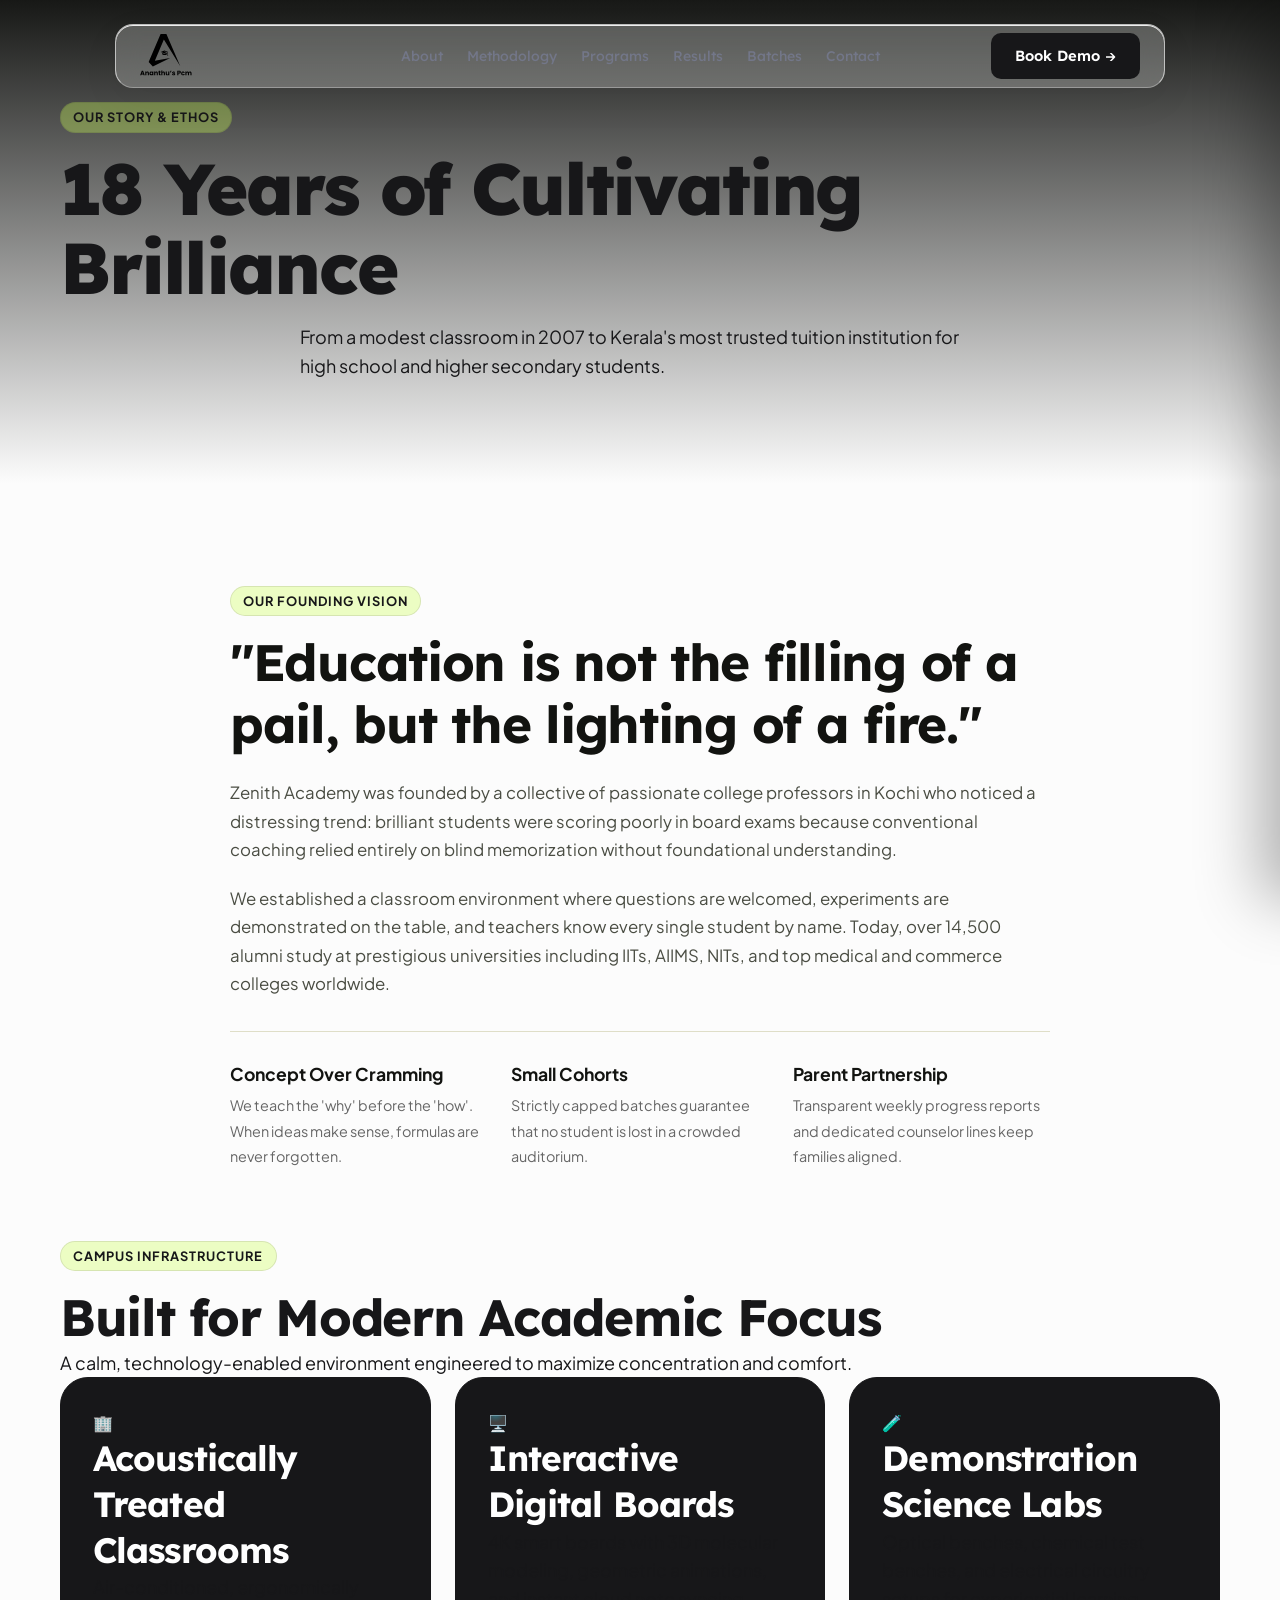
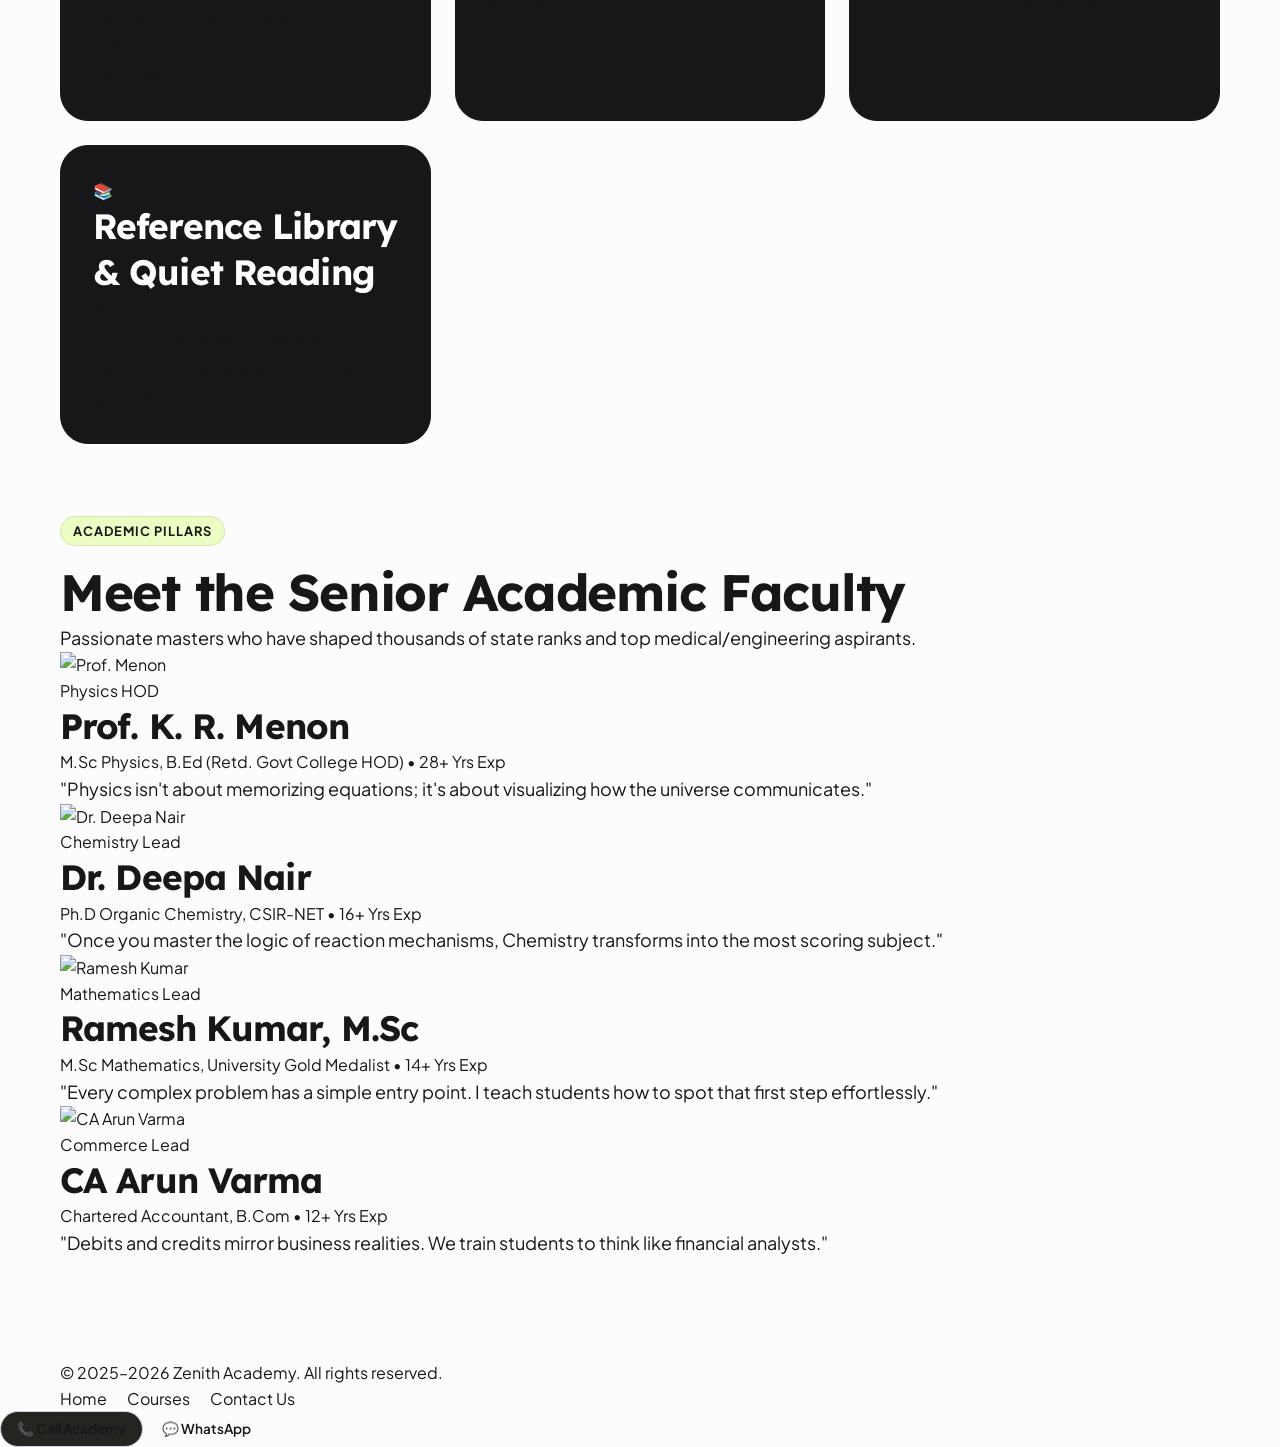
==== commit bf0f0414: "feat: add responsive layout styles, interactive canvas background, and structured mobile menu toggle" ====
--- a/about.html
+++ b/about.html
@@ -34,7 +34,9 @@
           Book Demo &rarr;
         </button>
         <button class="nav-mobile-toggle" aria-label="Open mobile menu">
-          &#9776;
+          <span></span>
+          <span></span>
+          <span></span>
         </button>
       </div>
     </header>
--- a/css/styles.css
+++ b/css/styles.css
@@ -2,38 +2,43 @@
    ZENITH ACADEMY - CLEAN MINIMALIST BENTO DESIGN SYSTEM
    ========================================================================== */
 
-@import url('https://fonts.googleapis.com/css2?family=Plus+Jakarta+Sans:wght@300;400;500;600;700;800&family=Space+Grotesk:wght@500;600;700;800&display=swap');
+@import url('https://fonts.googleapis.com/css2?family=Lexend:wght@300;400;500;600;700&family=Plus+Jakarta+Sans:wght@300;400;500;600;700;800&family=Space+Grotesk:wght@500;600;700;800&display=swap');
 
 :root {
-  /* Canvas & Surfaces (Clean Light Palette) */
-  --color-canvas: #FAFAFC;
+  /* Editorial Palette */
+  --color-canvas: #FCFCFC;
   --color-canvas-subtle: #F2F3F7;
   --color-surface-card: #FFFFFF;
   --color-surface-card-hover: #F8F9FB;
   --color-surface-raised: #FFFFFF;
   
-  /* Brand Accents (Deep Navy & Pastel Lime/Lavender) */
-  --color-brand-primary: #18181A;
+  /* Brand Core */
+  --color-brand-primary: #171719;
   --color-brand-primary-hover: #2D2D32;
   --color-brand-primary-deep: #0A0A0C;
-  --color-brand-orange-glow: rgba(0, 0, 0, 0.12);
-  --color-brand-orange-subtle: rgba(212, 248, 104, 0.35); /* Using Lime for subtle accents */
+  --color-brand-orange-glow: rgba(0, 0, 0, 0.05);
+  --color-brand-orange-subtle: rgba(205, 255, 89, 0.35); /* Subtle Lime */
+  
+  /* New Editorial Accents */
+  --color-lime: #CDFF59;
+  --color-lavender: #CACDFF;
+  --color-lavender-light: #D9DBFF;
   
   /* Typography Colors */
-  --color-text-primary: #18181A;
-  --color-text-secondary: #626475;
+  --color-text-primary: #171719;
+  --color-text-secondary: #737789;
   --color-text-muted: #8C90A4;
-  --color-text-dark: #18181A;
+  --color-text-dark: #171719;
   --color-text-light: #FFFFFF;
   
   /* Borders */
-  --color-border-subtle: #E6E8F0;
+  --color-border-subtle: rgba(20, 20, 25, 0.06);
   --color-border-medium: #D0D4E0;
-  --color-border-orange: #231E34; /* Using the dark hero border */
+  --color-border-orange: rgba(20, 20, 25, 0.1); 
   
   /* Typography Families */
-  --font-display: 'Plus Jakarta Sans', 'Space Grotesk', -apple-system, BlinkMacSystemFont, sans-serif;
-  --font-body: 'Plus Jakarta Sans', -apple-system, BlinkMacSystemFont, sans-serif;
+  --font-display: 'Lexend', 'Plus Jakarta Sans', -apple-system, sans-serif;
+  --font-body: 'Plus Jakarta Sans', -apple-system, sans-serif;
   
   /* Radii */
   --radius-sm: 8px;
@@ -44,20 +49,20 @@
   --radius-pill: 999px;
   
   /* Shadows & Glows */
-  --shadow-card: 0 12px 32px rgba(25, 20, 45, 0.06);
-  --shadow-card-hover: 0 20px 48px rgba(25, 20, 45, 0.12);
-  --shadow-orange-glow: 0 8px 24px rgba(0, 0, 0, 0.08);
-  --shadow-orange-intense: 0 16px 40px rgba(0, 0, 0, 0.15);
-  
-  /* Clean Hero Theme Tokens (Matching Reference Image) */
+  --shadow-card: 0 12px 32px rgba(20, 20, 25, 0.04);
+  --shadow-card-hover: 0 20px 48px rgba(20, 20, 25, 0.08);
+  --shadow-orange-glow: 0 8px 24px rgba(0, 0, 0, 0.05);
+  --shadow-orange-intense: 0 16px 40px rgba(0, 0, 0, 0.08);
+  
+  /* Clean Hero Theme Tokens */
   --color-clean-backdrop: #8C90A4;
   --color-clean-card-bg: #FFFFFF;
-  --color-clean-border: #231E34;
-  --color-clean-text-dark: #18181A;
-  --color-clean-text-muted: #626475;
-  --color-clean-lime: #D4F868;
-  --color-clean-lavender: #CCD0FE;
-  --color-clean-periwinkle: #D7DAFE;
+  --color-clean-border: rgba(20, 20, 25, 0.06);
+  --color-clean-text-dark: #171719;
+  --color-clean-text-muted: #737789;
+  --color-clean-lime: #CDFF59;
+  --color-clean-lavender: #CACDFF;
+  --color-clean-periwinkle: #D9DBFF;
   
   /* Layout */
   --container-width: 1240px;
@@ -90,7 +95,19 @@
   flex-direction: column;
   overflow-x: hidden;
   position: relative;
+  z-index: 0;
   background-color: var(--color-canvas);
+}
+
+body::after {
+  content: '';
+  position: absolute;
+  top: 100vh;
+  left: 0;
+  width: 100%;
+  bottom: 0;
+  background-color: var(--color-canvas);
+  z-index: -1;
 }
 
 /* Ambient Radial Glows Removed for Clean Theme */
@@ -253,23 +270,28 @@
   padding: 12px 28px;
   border-radius: var(--radius-pill);
   box-shadow: 0 4px 12px rgba(25, 20, 45, 0.12);
-  transition: all 0.25s cubic-bezier(0.2, 0.8, 0.2, 1);
+  transition: all 0.3s cubic-bezier(0.34, 1.56, 0.64, 1); /* bouncy transition */
   white-space: nowrap;
 }
 
 .btn-pill-orange:hover {
   background-color: var(--color-brand-primary-hover);
-  transform: translateY(-2px);
-  box-shadow: 0 8px 24px rgba(25, 20, 45, 0.2);
+  transform: translateY(-3px) scale(1.02);
+  box-shadow: 0 12px 28px rgba(25, 20, 45, 0.25);
+}
+
+.btn-pill-orange:active {
+  transform: translateY(1px) scale(0.98);
+  box-shadow: 0 4px 12px rgba(25, 20, 45, 0.12);
 }
 
 .btn-pill-orange .arrow-icon {
   font-size: 1.1rem;
-  transition: transform 0.2s ease;
+  transition: transform 0.2s cubic-bezier(0.34, 1.56, 0.64, 1);
 }
 
 .btn-pill-orange:hover .arrow-icon {
-  transform: translateX(3px);
+  transform: translateX(4px);
 }
 
 /* Dark Pill Button (Now White Outline/Secondary) */
@@ -286,14 +308,20 @@
   padding: 12px 28px;
   border-radius: var(--radius-pill);
   border: 1px solid var(--color-border-medium);
-  transition: all 0.25s ease;
+  transition: all 0.3s cubic-bezier(0.34, 1.56, 0.64, 1);
   box-shadow: 0 4px 12px rgba(25, 20, 45, 0.05);
 }
 
 .btn-pill-dark:hover {
   background-color: #F8F9FB;
   border-color: var(--color-text-primary);
-  transform: translateY(-2px);
+  transform: translateY(-3px) scale(1.02);
+  box-shadow: 0 12px 28px rgba(25, 20, 45, 0.1);
+}
+
+.btn-pill-dark:active {
+  transform: translateY(1px) scale(0.98);
+  box-shadow: 0 4px 12px rgba(25, 20, 45, 0.05);
 }
 
 /* Outline Pill Button */
@@ -310,12 +338,17 @@
   padding: 11px 26px;
   border-radius: var(--radius-pill);
   border: 1px solid var(--color-border-medium);
-  transition: all 0.2s ease;
+  transition: all 0.3s cubic-bezier(0.34, 1.56, 0.64, 1);
 }
 
 .btn-pill-outline:hover {
   background-color: #F8F9FB;
   border-color: var(--color-text-primary);
+  transform: translateY(-3px) scale(1.02);
+}
+
+.btn-pill-outline:active {
+  transform: translateY(1px) scale(0.98);
 }
 
 /* WhatsApp Button */
@@ -329,11 +362,424 @@
   border-radius: var(--radius-pill);
   font-weight: 600;
   font-size: 0.92rem;
-  transition: all 0.2s ease;
+  transition: all 0.3s cubic-bezier(0.34, 1.56, 0.64, 1);
 }
 
 .btn-pill-whatsapp:hover {
   background-color: #20BA59;
+  transform: translateY(-3px) scale(1.02);
+  box-shadow: 0 10px 24px rgba(37, 211, 102, 0.35);
+}
+
+.btn-pill-whatsapp:active {
+  transform: translateY(1px) scale(0.98);
+  box-shadow: 0 4px 12px rgba(37, 211, 102, 0.2);
+}
+
+/* ==========================================================================
+   Animations & Scroll Effects
+   ========================================================================== */
+
+.reveal-up {
+  opacity: 0;
+  transform: translateY(40px);
+  transition: opacity 0.8s cubic-bezier(0.16, 1, 0.3, 1), transform 0.8s cubic-bezier(0.16, 1, 0.3, 1);
+  will-change: opacity, transform;
+}
+
+.reveal-fade {
+  opacity: 0;
+  transition: opacity 0.8s ease-out;
+  will-change: opacity;
+}
+
+.reveal-up.is-revealed,
+.reveal-fade.is-revealed {
+  opacity: 1;
+  transform: translateY(0);
+}
+
+.delay-100 { transition-delay: 100ms; }
+.delay-200 { transition-delay: 200ms; }
+.delay-300 { transition-delay: 300ms; }
+.delay-400 { transition-delay: 400ms; }
+
+/* Parallax Transitions */
+.parallax-stack-wrapper {
+  position: relative;
+  z-index: -2;
+}
+
+.parallax-section-sticky {
+  position: sticky;
+  top: 0;
+  height: 100vh;
+  z-index: 0;
+  overflow: hidden;
+}
+
+/* Base style for standard scrolling sections to sit above sticky ones */
+.section-relative {
+  position: relative;
+  z-index: 2;
+  background-color: transparent;
+}
+
+/* Ambient Background Effects */
+.bg-ambient-glow {
+  position: relative;
+  overflow: hidden;
+  z-index: 1;
+}
+
+.bg-ambient-glow::before {
+  content: '';
+  position: absolute;
+  top: -20%;
+  left: -10%;
+  width: 50vw;
+  height: 50vw;
+  background: radial-gradient(circle, var(--color-brand-orange-subtle) 0%, rgba(255,255,255,0) 70%);
+  border-radius: 50%;
+  filter: blur(80px);
+  z-index: -1;
+  animation: float-glow 15s infinite alternate ease-in-out;
+  pointer-events: none;
+}
+
+.bg-ambient-glow::after {
+  content: '';
+  position: absolute;
+  bottom: -20%;
+  right: -10%;
+  width: 60vw;
+  height: 60vw;
+  background: radial-gradient(circle, rgba(204, 208, 254, 0.4) 0%, rgba(255,255,255,0) 70%);
+  border-radius: 50%;
+  filter: blur(100px);
+  z-index: -1;
+  animation: float-glow 20s infinite alternate-reverse ease-in-out;
+  pointer-events: none;
+}
+
+@keyframes float-glow {
+  0% { transform: translate(0, 0) scale(1); }
+  50% { transform: translate(5%, 10%) scale(1.1); }
+  100% { transform: translate(-5%, -5%) scale(0.95); }
+}
+
+/* ==========================================================================
+   Courses Page Redesign
+   ========================================================================== */
+
+/* Hero Banner */
+.courses-hero-banner {
+  background: var(--color-canvas);
+  position: relative;
+  overflow: hidden;
+  border-bottom: 1px solid var(--color-border-subtle);
+  padding: 120px 0 80px 0;
+  text-align: center;
+}
+
+/* Redesigned Search Input */
+.search-input-premium {
+  padding: 16px 24px;
+  font-size: 1.1rem;
+  border-radius: var(--radius-pill);
+  background: #FFFFFF;
+  color: var(--color-text-primary);
+  border: 1px solid var(--color-border-subtle);
+  box-shadow: 0 12px 32px rgba(0, 0, 0, 0.05);
+  transition: all 0.3s ease;
+  width: 100%;
+}
+.search-input-premium:focus {
+  outline: none;
+  border-color: var(--color-brand-primary);
+  box-shadow: 0 16px 40px rgba(0, 0, 0, 0.1);
   transform: translateY(-2px);
-  box-shadow: 0 6px 20px rgba(37, 211, 102, 0.35);
-}
+}
+
+/* Premium Toggles */
+.filter-toggle-group {
+  display: inline-flex;
+  background: #FFFFFF;
+  border-radius: var(--radius-pill);
+  padding: 6px;
+  border: 1px solid var(--color-border-subtle);
+  box-shadow: 0 4px 12px rgba(0, 0, 0, 0.02);
+  gap: 4px;
+}
+
+.filter-toggle-btn {
+  padding: 10px 20px;
+  border-radius: var(--radius-pill);
+  font-weight: 600;
+  font-size: 0.95rem;
+  color: var(--color-text-secondary);
+  transition: all 0.3s cubic-bezier(0.16, 1, 0.3, 1);
+}
+
+.filter-toggle-btn.active {
+  background: var(--color-brand-primary);
+  color: #FFFFFF;
+  box-shadow: 0 4px 12px rgba(0, 0, 0, 0.1);
+}
+
+/* Premium Course Card (Clean Bento Style) */
+.course-card-premium {
+  background: #FFFFFF;
+  border: 1px solid var(--color-border-subtle);
+  border-radius: var(--radius-xl);
+  padding: 28px;
+  display: flex;
+  flex-direction: column;
+  transition: all 0.3s cubic-bezier(0.16, 1, 0.3, 1);
+  box-shadow: 0 4px 20px rgba(0,0,0,0.02);
+}
+
+.course-card-premium:hover {
+  transform: translateY(-6px);
+  box-shadow: 0 20px 40px rgba(0, 0, 0, 0.08);
+  border-color: var(--color-border-medium);
+}
+
+.course-card-premium .course-badge-row {
+  display: flex;
+  gap: 8px;
+  margin-bottom: 16px;
+  flex-wrap: wrap;
+}
+
+.course-card-premium .badge-tag {
+  font-size: 0.8rem;
+  font-weight: 700;
+  padding: 4px 12px;
+  border-radius: var(--radius-pill);
+  text-transform: uppercase;
+  letter-spacing: 0.5px;
+}
+
+.course-card-premium .board-kerala {
+  background: rgba(212, 248, 104, 0.35); /* Subtle Lime */
+  color: var(--color-text-primary);
+}
+
+.course-card-premium .board-cbse {
+  background: rgba(204, 208, 254, 0.4); /* Subtle Lavender */
+  color: var(--color-text-primary);
+}
+
+.course-card-premium .mode-pill {
+  background: var(--color-canvas-subtle);
+  color: var(--color-text-secondary);
+}
+
+.course-card-premium .course-title {
+  font-size: 1.4rem;
+  font-weight: 800;
+  color: var(--color-text-primary);
+  margin-bottom: 12px;
+  line-height: 1.2;
+}
+
+.course-card-premium .course-summary {
+  font-size: 0.95rem;
+  color: var(--color-text-secondary);
+  line-height: 1.6;
+  margin-bottom: 24px;
+  flex-grow: 1;
+}
+
+.course-card-premium .subject-pills-list {
+  display: flex;
+  gap: 6px;
+  flex-wrap: wrap;
+  margin-bottom: 24px;
+}
+
+.course-card-premium .subject-pill {
+  background: var(--color-canvas-subtle);
+  color: var(--color-text-primary);
+  font-size: 0.85rem;
+  font-weight: 600;
+  padding: 6px 12px;
+  border-radius: 6px;
+}
+
+.course-card-premium .course-footer {
+  display: flex;
+  align-items: center;
+  justify-content: space-between;
+  border-top: 1px solid var(--color-border-subtle);
+  padding-top: 20px;
+  margin-top: auto;
+}
+
+.course-card-premium .batch-status {
+  font-size: 0.85rem;
+  font-weight: 700;
+  color: #20BA59;
+}
+
+/* ==========================================================================
+   Preloader
+   ========================================================================== */
+#preloader {
+  position: fixed;
+  inset: 0;
+  background-color: var(--color-canvas);
+  z-index: 9999;
+  display: flex;
+  align-items: center;
+  justify-content: center;
+  transition: opacity 0.8s ease-in-out, visibility 0.8s;
+}
+
+#preloader.loaded {
+  opacity: 0;
+  visibility: hidden;
+  pointer-events: none;
+}
+
+.loader-content {
+  display: flex;
+  flex-direction: column;
+  align-items: center;
+  gap: 16px;
+}
+
+.loader-orbital {
+  width: 60px;
+  height: 60px;
+  border: 3px solid var(--color-border-subtle);
+  border-top-color: var(--color-brand-primary);
+  border-radius: 50%;
+  animation: spin 1s linear infinite;
+}
+
+.loader-text {
+  font-family: var(--font-display);
+  font-weight: 800;
+  font-size: 1.2rem;
+  color: var(--color-text-primary);
+  letter-spacing: 2px;
+}
+
+@keyframes spin {
+  to { transform: rotate(360deg); }
+}
+
+/* ==========================================================================
+   Interactive Canvas Background
+   ========================================================================== */
+#interactiveCanvas {
+  position: fixed;
+  top: 0;
+  left: 0;
+  width: 100vw;
+  height: 100vh;
+  z-index: 0;
+  pointer-events: none;
+  opacity: 0.8;
+}
+
+/* Ensure body content sits above canvas */
+.floating-header-wrapper, main, footer, section {
+  position: relative;
+  z-index: 2;
+}
+
+/* ==========================================================================
+   macOS Premium Navbar (Overrides)
+   ========================================================================== */
+.floating-pill-nav {
+  max-width: 1050px !important;
+  height: 64px;
+  background: rgba(255, 255, 255, 0.25) !important;
+  backdrop-filter: blur(12px) saturate(180%) !important;
+  -webkit-backdrop-filter: blur(12px) saturate(180%) !important;
+  border: 1px solid rgba(255, 255, 255, 0.6) !important;
+  border-bottom: 1px solid rgba(255, 255, 255, 0.3) !important;
+  border-radius: 18px !important;
+  box-shadow: 0 12px 40px rgba(0, 0, 0, 0.05), inset 0 1px 0 rgba(255, 255, 255, 0.9) !important;
+  padding: 0 24px !important;
+  transition: background 0.4s ease, backdrop-filter 0.4s ease, -webkit-backdrop-filter 0.4s ease, box-shadow 0.4s ease, transform 0.4s cubic-bezier(0.16, 1, 0.3, 1) !important;
+}
+
+.floating-pill-nav .nav-link-item {
+  font-family: 'Lexend', sans-serif;
+  font-size: 14px;
+  font-weight: 450;
+  color: var(--color-text-secondary);
+  position: relative;
+  transition: color 0.3s ease, transform 0.2s cubic-bezier(0.175, 0.885, 0.32, 1.275);
+}
+
+.floating-pill-nav .nav-link-item::after {
+  content: '';
+  position: absolute;
+  bottom: -4px;
+  left: 0;
+  width: 100%;
+  height: 2px;
+  background: var(--color-text-primary);
+  transform: scaleX(0);
+  transform-origin: right;
+  transition: transform 0.3s cubic-bezier(0.19, 1, 0.22, 1);
+  border-radius: 2px;
+}
+
+.floating-pill-nav .nav-link-item:hover {
+  color: var(--color-text-primary);
+  transform: translateY(-1px);
+}
+
+.floating-pill-nav .nav-link-item:hover::after {
+  transform: scaleX(1);
+  transform-origin: left;
+}
+
+.floating-pill-nav .nav-brand-logo {
+  transition: transform 0.4s cubic-bezier(0.175, 0.885, 0.32, 1.275);
+}
+
+.floating-pill-nav .nav-brand-logo:hover {
+  transform: scale(1.08) rotate(-2deg);
+}
+
+.floating-pill-nav.scrolled {
+  box-shadow: 0 16px 48px rgba(0, 0, 0, 0.12), inset 0 1px 0 rgba(255, 255, 255, 0.95) !important;
+  background: rgba(255, 255, 255, 0.75) !important;
+  backdrop-filter: blur(32px) saturate(200%) !important;
+  -webkit-backdrop-filter: blur(32px) saturate(200%) !important;
+}
+
+/* ==========================================================================
+   Editorial Hero Styles
+   ========================================================================== */
+.clean-hero-title {
+  font-family: 'Lexend', sans-serif;
+  font-size: clamp(56px, 5vw, 78px);
+  font-weight: 600;
+  line-height: 0.98;
+  letter-spacing: -0.045em;
+  color: #171719;
+  margin-bottom: 24px;
+}
+
+.clean-hero-desc {
+  font-family: 'Lexend', sans-serif;
+  font-size: 17px;
+  font-weight: 300;
+  line-height: 1.65;
+  color: #737789;
+  max-width: 500px;
+  margin-bottom: 32px;
+}
+
+.hero-interactive-card {
+  will-change: transform;
+}
+
--- a/css/components.css
+++ b/css/components.css
@@ -109,16 +109,46 @@
 
 /* Mobile Toggle inside Pill */
 .nav-mobile-toggle {
-  display: none;
-  width: 36px;
-  height: 36px;
+  display: none; /* Changed to flex in responsive.css */
+  width: 40px;
+  height: 40px;
   border-radius: 50%;
+  background: rgba(255, 255, 255, 0.8);
+  border: 1px solid rgba(0, 0, 0, 0.08);
+  align-items: center;
+  justify-content: center;
+  flex-direction: column;
+  gap: 4px;
+  cursor: pointer;
+  transition: all 0.3s ease;
+  padding: 0;
+}
+
+.nav-mobile-toggle:hover {
   background: var(--color-canvas-subtle);
-  border: 1px solid var(--color-border-medium);
-  align-items: center;
-  justify-content: center;
-  color: var(--color-text-primary);
-  font-size: 1.1rem;
+  box-shadow: 0 4px 12px rgba(0, 0, 0, 0.05);
+}
+
+.nav-mobile-toggle span {
+  display: block;
+  width: 18px;
+  height: 2px;
+  background-color: var(--color-text-primary);
+  border-radius: 2px;
+  transition: all 0.3s cubic-bezier(0.25, 1, 0.5, 1);
+  transform-origin: center;
+}
+
+.nav-mobile-toggle.active span:nth-child(1) {
+  transform: translateY(6px) rotate(45deg);
+}
+
+.nav-mobile-toggle.active span:nth-child(2) {
+  opacity: 0;
+}
+
+.nav-mobile-toggle.active span:nth-child(3) {
+  transform: translateY(-6px) rotate(-45deg);
 }
 
 /* Mobile Drawer Overlay */
@@ -127,17 +157,20 @@
   top: 0;
   right: 0;
   width: 100%;
-  max-width: 340px;
+  max-width: 380px;
   height: 100vh;
-  background: #FFFFFF;
-  border-left: 1px solid var(--color-border-subtle);
-  padding: 28px;
+  background: rgba(25, 20, 45, 0.95);
+  backdrop-filter: blur(20px);
+  -webkit-backdrop-filter: blur(20px);
+  border-left: 1px solid rgba(255, 255, 255, 0.1);
+  padding: 40px 32px;
   display: flex;
   flex-direction: column;
   z-index: 2000;
   transform: translateX(100%);
-  transition: transform 0.3s cubic-bezier(0.2, 0.8, 0.2, 1);
-  box-shadow: -20px 0 60px rgba(25, 20, 45, 0.1);
+  transition: transform 0.5s cubic-bezier(0.16, 1, 0.3, 1);
+  box-shadow: -20px 0 60px rgba(0, 0, 0, 0.3);
+  overflow-y: auto;
 }
 
 .mobile-drawer.open {
@@ -147,12 +180,13 @@
 .drawer-backdrop {
   position: fixed;
   inset: 0;
-  background: rgba(25, 20, 45, 0.4);
-  backdrop-filter: blur(6px);
+  background: rgba(0, 0, 0, 0.4);
+  backdrop-filter: blur(4px);
+  -webkit-backdrop-filter: blur(4px);
   z-index: 1999;
   opacity: 0;
   pointer-events: none;
-  transition: opacity 0.3s ease;
+  transition: opacity 0.5s ease;
 }
 
 .drawer-backdrop.open {
@@ -164,38 +198,90 @@
   display: flex;
   align-items: center;
   justify-content: space-between;
-  margin-bottom: 32px;
-  padding-bottom: 16px;
-  border-bottom: 1px solid var(--color-border-subtle);
+  margin-bottom: 40px;
+  padding-bottom: 20px;
+  border-bottom: 1px solid rgba(255, 255, 255, 0.1);
+}
+
+.drawer-header .nav-brand {
+  color: #FFFFFF;
+}
+.drawer-header .nav-brand-logo {
+  filter: brightness(0) invert(1);
 }
 
 .drawer-close-btn {
-  width: 36px;
-  height: 36px;
+  width: 40px;
+  height: 40px;
   display: flex;
   align-items: center;
   justify-content: center;
   border-radius: 50%;
-  background: rgba(255, 255, 255, 0.08);
+  background: rgba(255, 255, 255, 0.1);
   color: #FFFFFF;
+  font-size: 1.5rem;
+  transition: all 0.3s ease;
+  cursor: pointer;
+  border: none;
+}
+
+.drawer-close-btn:hover {
+  background: rgba(255, 255, 255, 0.2);
+  transform: rotate(90deg);
+}
+
+.mobile-nav-list {
+  display: flex;
+  flex-direction: column;
+  gap: 8px;
+}
+
+.mobile-nav-link {
+  font-size: 1.4rem;
+  font-family: var(--font-display);
+  font-weight: 600;
+  color: rgba(255, 255, 255, 0.7);
+  display: flex;
+  align-items: center;
+  justify-content: space-between;
+  padding: 12px 0;
+  border-bottom: 1px solid rgba(255, 255, 255, 0.05);
+  transition: all 0.3s ease;
+  opacity: 0;
+  transform: translateY(20px);
+}
+
+.mobile-drawer.open .mobile-nav-link {
+  opacity: 1;
+  transform: translateY(0);
+}
+
+/* Staggered animation delays for up to 8 links */
+.mobile-drawer.open .mobile-nav-link:nth-child(1) { transition-delay: 0.1s; }
+.mobile-drawer.open .mobile-nav-link:nth-child(2) { transition-delay: 0.15s; }
+.mobile-drawer.open .mobile-nav-link:nth-child(3) { transition-delay: 0.2s; }
+.mobile-drawer.open .mobile-nav-link:nth-child(4) { transition-delay: 0.25s; }
+.mobile-drawer.open .mobile-nav-link:nth-child(5) { transition-delay: 0.3s; }
+.mobile-drawer.open .mobile-nav-link:nth-child(6) { transition-delay: 0.35s; }
+.mobile-drawer.open .mobile-nav-link:nth-child(7) { transition-delay: 0.4s; }
+.mobile-drawer.open .mobile-nav-link:nth-child(8) { transition-delay: 0.45s; }
+
+.mobile-nav-link:hover {
+  color: #FFFFFF;
+  padding-left: 12px;
+}
+
+.mobile-nav-link span {
   font-size: 1.2rem;
-}
-
-.mobile-nav-list {
-  display: flex;
-  flex-direction: column;
-  gap: 16px;
-}
-
-.mobile-nav-link {
-  font-size: 1.25rem;
-  font-weight: 600;
-  color: #FFFFFF;
-  display: flex;
-  align-items: center;
-  justify-content: space-between;
-  padding-block: 8px;
-  border-bottom: 1px solid rgba(255, 255, 255, 0.05);
+  opacity: 0;
+  transform: translateX(-10px);
+  transition: all 0.3s ease;
+  color: var(--color-brand-primary);
+}
+
+.mobile-nav-link:hover span {
+  opacity: 1;
+  transform: translateX(0);
 }
 
 /* --------------------------------------------------------------------------
@@ -1452,21 +1538,142 @@
   margin-bottom: 4px;
 }
 .result-board {
+  grid-template-columns: repeat(auto-fill, minmax(320px, 1fr));
+  gap: 32px;
+}
+
+/* ==========================================================================
+   Premium Result Profile Cards (Image-Driven Style)
+   ========================================================================== */
+.result-card-premium {
+  position: relative;
+  aspect-ratio: 3/4;
+  border-radius: 28px;
+  background: #111;
+  border: 1px solid var(--color-border-subtle);
+  transform: translateZ(0); /* For Safari rounded corners */
+  overflow: hidden;
+}
+
+.result-bg-img {
+  width: 100%;
+  height: 100%;
+  object-fit: cover;
+  position: absolute;
+  inset: 0;
+  transition: transform 0.6s cubic-bezier(0.16, 1, 0.3, 1);
+}
+
+.result-card-premium:hover .result-bg-img {
+  transform: scale(1.05);
+}
+
+.result-overlay {
+  position: absolute;
+  inset: 0;
+  background: linear-gradient(to top, rgba(10, 10, 12, 0.95) 0%, rgba(10, 10, 12, 0.4) 40%, rgba(10, 10, 12, 0) 70%);
+  pointer-events: none;
+}
+
+.result-top-badge {
+  position: absolute;
+  top: 24px;
+  left: 24px;
+  display: flex;
+  align-items: center;
+  gap: 8px;
+  color: #fff;
+  font-weight: 700;
+  font-size: 0.95rem;
+  z-index: 2;
+  text-shadow: 0 2px 4px rgba(0,0,0,0.5);
+}
+
+.result-info {
+  position: absolute;
+  bottom: 24px;
+  left: 24px;
+  right: 24px;
+  z-index: 2;
+  display: flex;
+  flex-direction: column;
+  padding-right: 120px; /* Don't overlap pill */
+}
+
+.result-name-new {
+  font-family: var(--font-display);
+  font-size: clamp(1.6rem, 2vw, 2rem);
+  font-weight: 700;
+  color: #ffffff;
+  line-height: 1.1;
+  margin-bottom: 8px;
+}
+
+.result-achievement-new {
+  font-size: 0.95rem;
+  color: #fff;
+  line-height: 1.4;
+  margin-bottom: 4px;
+}
+
+.result-board-new {
   font-size: 0.8rem;
-  color: var(--color-text-secondary);
-  margin-bottom: 12px;
-}
-.result-score-highlight {
+  color: rgba(255, 255, 255, 0.6);
+  font-weight: 500;
+}
+
+.result-score-pill {
+  position: absolute;
+  bottom: 0;
+  right: 0;
+  background: var(--color-canvas); 
+  border-top-left-radius: 28px;
+  padding: 16px 24px;
+  display: flex;
+  flex-direction: column;
+  align-items: flex-end;
+  z-index: 3;
+}
+
+.score-value {
   font-family: var(--font-display);
-  font-size: 1.8rem;
+  font-size: 1.35rem;
   font-weight: 800;
   color: var(--color-brand-primary);
-  margin-bottom: 4px;
-}
-.result-achievement {
-  font-size: 0.82rem;
-  color: #FFFFFF;
-  font-weight: 600;
+  line-height: 1;
+}
+
+.score-year {
+  font-size: 0.75rem;
+  color: var(--color-text-secondary);
+  font-weight: 700;
+  margin-top: 4px;
+  letter-spacing: 0.5px;
+}
+
+/* Inverted corner illusion */
+.corner-curve-x {
+  position: absolute;
+  top: -24px;
+  right: 0;
+  width: 24px;
+  height: 24px;
+  background: transparent;
+  border-bottom-right-radius: 28px;
+  box-shadow: 12px 12px 0 12px var(--color-canvas);
+  pointer-events: none;
+}
+
+.corner-curve-y {
+  position: absolute;
+  bottom: 0;
+  left: -24px;
+  width: 24px;
+  height: 24px;
+  background: transparent;
+  border-bottom-right-radius: 28px;
+  box-shadow: 12px 12px 0 12px var(--color-canvas);
+  pointer-events: none;
 }
 .lightbox-modal {
   position: fixed;
@@ -2021,3 +2228,233 @@
 .testimonials-hero-title .highlight-text {
   color: var(--color-text-muted);
 }
+
+/* ==========================================================================
+   Results Page - Metrics Strip
+   ========================================================================== */
+.metrics-strip {
+  display: flex;
+  justify-content: center;
+}
+
+.metrics-grid {
+  display: grid;
+  grid-template-columns: repeat(4, 1fr);
+  gap: 32px;
+  background: var(--color-surface-card);
+  border: 1px solid var(--color-border-subtle);
+  border-radius: var(--radius-xl);
+  padding: 32px;
+  box-shadow: var(--shadow-card);
+  text-align: center;
+  width: 100%;
+}
+
+@media (max-width: 768px) {
+  .metrics-grid {
+    grid-template-columns: repeat(2, 1fr);
+  }
+}
+@media (max-width: 480px) {
+  .metrics-grid {
+    grid-template-columns: 1fr;
+  }
+}
+
+.metric-number {
+  font-family: var(--font-display);
+  font-size: 2.5rem;
+  font-weight: 800;
+  color: var(--color-brand-primary);
+  margin-bottom: 8px;
+  line-height: 1;
+}
+
+.metric-label {
+  font-size: 0.95rem;
+  color: var(--color-text-secondary);
+  font-weight: 600;
+}
+
+/* ==========================================================================
+   Results Page - Approach / Stories Grid
+   ========================================================================== */
+.approach-grid {
+  display: grid;
+  grid-template-columns: repeat(auto-fit, minmax(300px, 1fr));
+  gap: 24px;
+}
+
+.approach-card {
+  padding: 32px;
+  border-radius: var(--radius-xl);
+  border: 1px solid var(--color-border-subtle);
+  background: #171719 !important; /* Force dark background */
+}
+/* ==========================================================================
+   Hero Redesign (Implementation Plan)
+   ========================================================================== */
+
+.hero-container {
+  max-width: 1248px;
+  margin: 0 auto;
+  padding: 140px 48px 80px 48px;
+  position: relative;
+}
+@media (max-width: 768px) {
+  .hero-container {
+    padding: 120px 20px 60px 20px;
+  }
+}
+
+.highlight-accent::before {
+  content: '';
+  position: absolute;
+  bottom: 10%;
+  left: 0;
+  width: 100%;
+  height: 30%;
+  background-color: var(--color-lime);
+  z-index: -1;
+  transform-origin: left center;
+  transform: scaleX(0);
+  animation: highlightReveal 0.6s cubic-bezier(0.16, 1, 0.3, 1) forwards 0.3s;
+}
+@keyframes highlightReveal {
+  to { transform: scaleX(1); }
+}
+
+.hero-experience-col {
+  display: flex;
+  align-items: flex-end;
+  justify-content: flex-end;
+  gap: 32px;
+  position: relative;
+  min-height: 480px;
+}
+
+@media (max-width: 991px) {
+  .hero-experience-col {
+    flex-direction: column;
+    align-items: center;
+  }
+}
+
+/* Character Poster Fallback */
+.hero-character-wrap {
+  width: 220px;
+  height: auto;
+  position: relative;
+  z-index: 2;
+  perspective: 1000px;
+}
+.character-poster {
+  width: 100%;
+  height: auto;
+  object-fit: contain;
+  transition: transform 0.2s ease-out;
+  transform-origin: bottom center;
+}
+.character-shadow {
+  width: 80%;
+  height: 20px;
+  background: radial-gradient(ellipse at center, rgba(0,0,0,0.15) 0%, rgba(0,0,0,0) 70%);
+  position: absolute;
+  bottom: -10px;
+  left: 10%;
+  border-radius: 50%;
+}
+
+/* Hero Labels */
+.hero-labels {
+  margin-top: 16px;
+}
+.hero-label {
+  display: inline-block;
+  padding: 6px 12px;
+  background: #F2F3F7;
+  color: #686879;
+  border-radius: 6px;
+  font-size: 0.85rem;
+  font-weight: 600;
+  border: 1px solid #E9E9EF;
+}
+
+
+/* ==========================================================================
+   Hero Layout Revision (No Cube, Larger Character)
+   ========================================================================== */
+.clean-hero-content-grid {
+  grid-template-columns: 55% 45%;
+  gap: 48px;
+  align-items: center;
+}
+
+.clean-hero-title {
+  font-size: clamp(2.5rem, 4vw, 3.75rem) !important;
+  line-height: 1.15;
+}
+
+.hero-experience-col {
+  display: flex;
+  justify-content: center;
+  align-items: center;
+  min-height: auto;
+}
+
+.hero-character-wrap {
+  width: 100%;
+  max-width: 460px;
+  height: auto;
+  position: relative;
+  z-index: 2;
+  perspective: 1000px;
+}
+
+.character-poster {
+  width: 100%;
+  height: auto;
+  max-height: 460px;
+  object-fit: contain;
+}
+
+.hero-character-wrap::before {
+  content: '';
+  position: absolute;
+  top: 50%;
+  left: 50%;
+  width: 70%;
+  height: 80%;
+  background: var(--color-lavender);
+  filter: blur(80px);
+  opacity: 0.45;
+  transform: translate(-50%, -50%);
+  z-index: -1;
+  border-radius: 50%;
+  pointer-events: none;
+}
+
+#interactiveCanvas {
+  position: absolute;
+  top: -20%;
+  left: -20%;
+  width: 140%;
+  height: 140%;
+  z-index: -2;
+  pointer-events: none;
+  mask-image: radial-gradient(circle at center, black 40%, transparent 70%);
+  -webkit-mask-image: radial-gradient(circle at center, black 40%, transparent 70%);
+}
+
+@media (max-width: 991px) {
+  .clean-hero-content-grid {
+    grid-template-columns: 1fr;
+    gap: 40px;
+  }
+  .hero-character-wrap {
+    max-width: 300px;
+  }
+  .character-poster {
+    max-height: 300px;
+  }
+}
--- a/css/responsive.css
+++ b/css/responsive.css
@@ -1,6 +1,21 @@
 /* ==========================================================================
    ZENITH ACADEMY - RESPONSIVE STYLES (REFERENCE UI)
    ========================================================================== */
+
+/* Global Fluid Scale & Spacing */
+:root {
+  --fluid-h1: clamp(2.2rem, 5vw + 1rem, 4.5rem);
+  --fluid-h2: clamp(1.8rem, 4vw + 0.8rem, 3.2rem);
+  --fluid-h3: clamp(1.4rem, 3vw + 0.5rem, 2.2rem);
+  --fluid-body: clamp(1rem, 1vw + 0.85rem, 1.125rem);
+  --section-spacing: clamp(60px, 8vw, 120px);
+}
+
+h1, .text-h1, .clean-hero-title, .hero-main-title { font-size: var(--fluid-h1); line-height: 1.1; }
+h2, .text-h2, .section-title, .numbered-solutions-header h2 { font-size: var(--fluid-h2); line-height: 1.2; }
+h3, .text-h3, .plan-card-title { font-size: var(--fluid-h3); line-height: 1.3; }
+p, .section-subtitle, .clean-hero-desc { font-size: var(--fluid-body); }
+.section, section:not(.clean-hero-backdrop-wrapper) { padding-top: var(--section-spacing); padding-bottom: var(--section-spacing); }
 
 /* Tablet & Smaller (<= 1024px) */
 @media (max-width: 1024px) {
@@ -105,7 +120,19 @@
   }
 
   .floating-pill-nav {
-    padding: 8px 16px;
+    padding: 8px 12px 8px 16px;
+    display: flex;
+    justify-content: space-between;
+    gap: 12px;
+  }
+
+  .nav-brand-logo {
+    flex-shrink: 0;
+    max-width: 140px;
+  }
+
+  .nav-right-actions {
+    flex-shrink: 0;
   }
 
   .giant-watermark-text {
@@ -139,7 +166,7 @@
 
   /* Clean Hero Component (<=820px) */
   .clean-hero-backdrop-wrapper {
-    padding: 20px 14px;
+    padding: 100px 14px 20px 14px;
     min-height: auto;
   }
 
@@ -192,8 +219,29 @@
 /* Mobile Devices (<= 560px) */
 @media (max-width: 560px) {
   .floating-header-wrapper {
-    top: 14px;
-    padding-inline: 12px;
+    top: 8px;
+    padding-inline: 8px;
+  }
+
+  .floating-pill-nav {
+    padding: 4px 10px;
+  }
+
+  .nav-brand-logo {
+    height: 28px;
+  }
+
+  .nav-mobile-toggle {
+    width: 32px;
+    height: 32px;
+  }
+
+  .nav-mobile-toggle span {
+    width: 14px;
+  }
+
+  .nav-right-actions .btn-clean-dark {
+    display: none;
   }
 
   .hero-main-title {
@@ -260,8 +308,35 @@
   }
 
   /* Clean Hero Component (<=560px) */
+  .clean-hero-backdrop-wrapper {
+    padding-top: 90px;
+  }
+
   .clean-hero-title {
     font-size: clamp(2.1rem, 9.5vw, 2.8rem);
+  }
+
+  .clean-hero-desc {
+    text-align: center;
+    max-width: 100%;
+  }
+
+  .clean-hero-cta-group {
+    flex-direction: column;
+    align-items: stretch;
+    gap: 16px;
+  }
+
+  .clean-hero-cta-group .btn-clean-dark,
+  .clean-hero-cta-group .btn-clean-outline {
+    width: 100%;
+    justify-content: center;
+  }
+
+  .hero-labels {
+    justify-content: center;
+    flex-wrap: wrap;
+    gap: 8px;
   }
 
   .clean-hero-tablet-card {
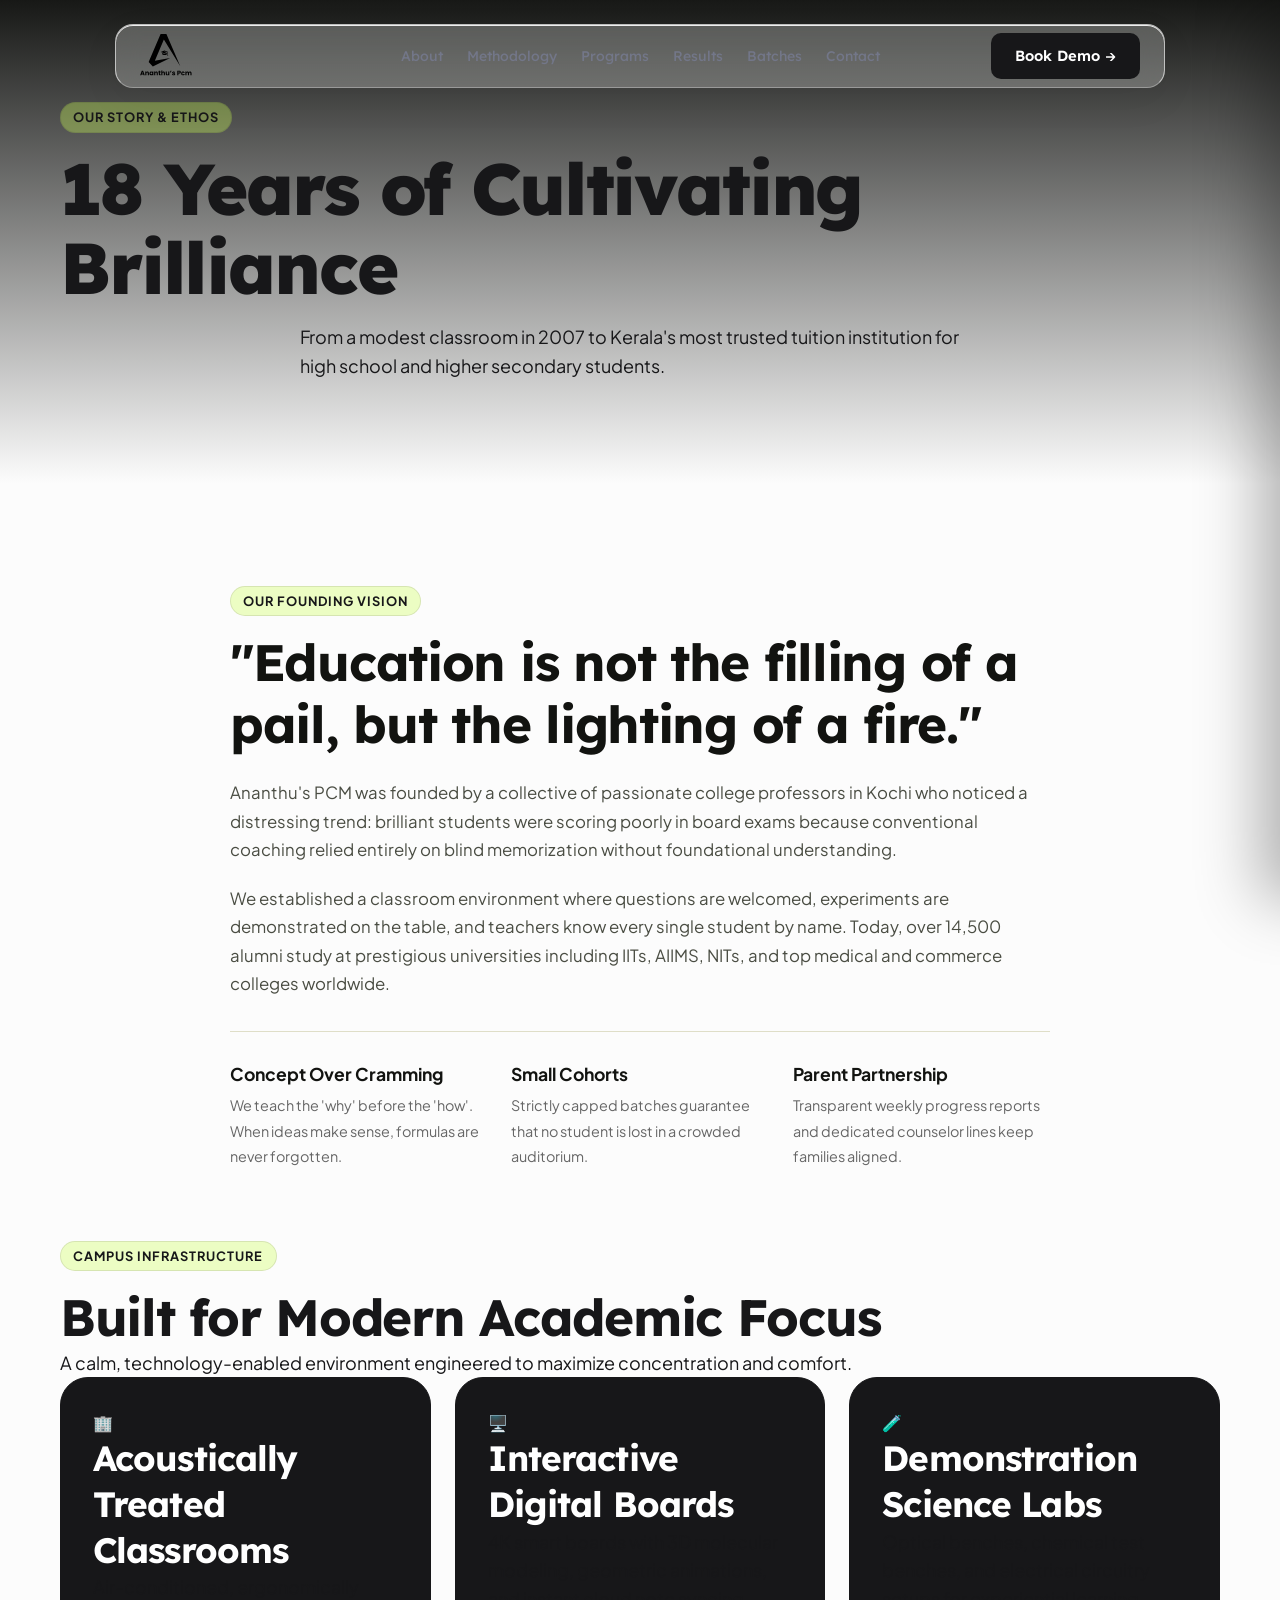
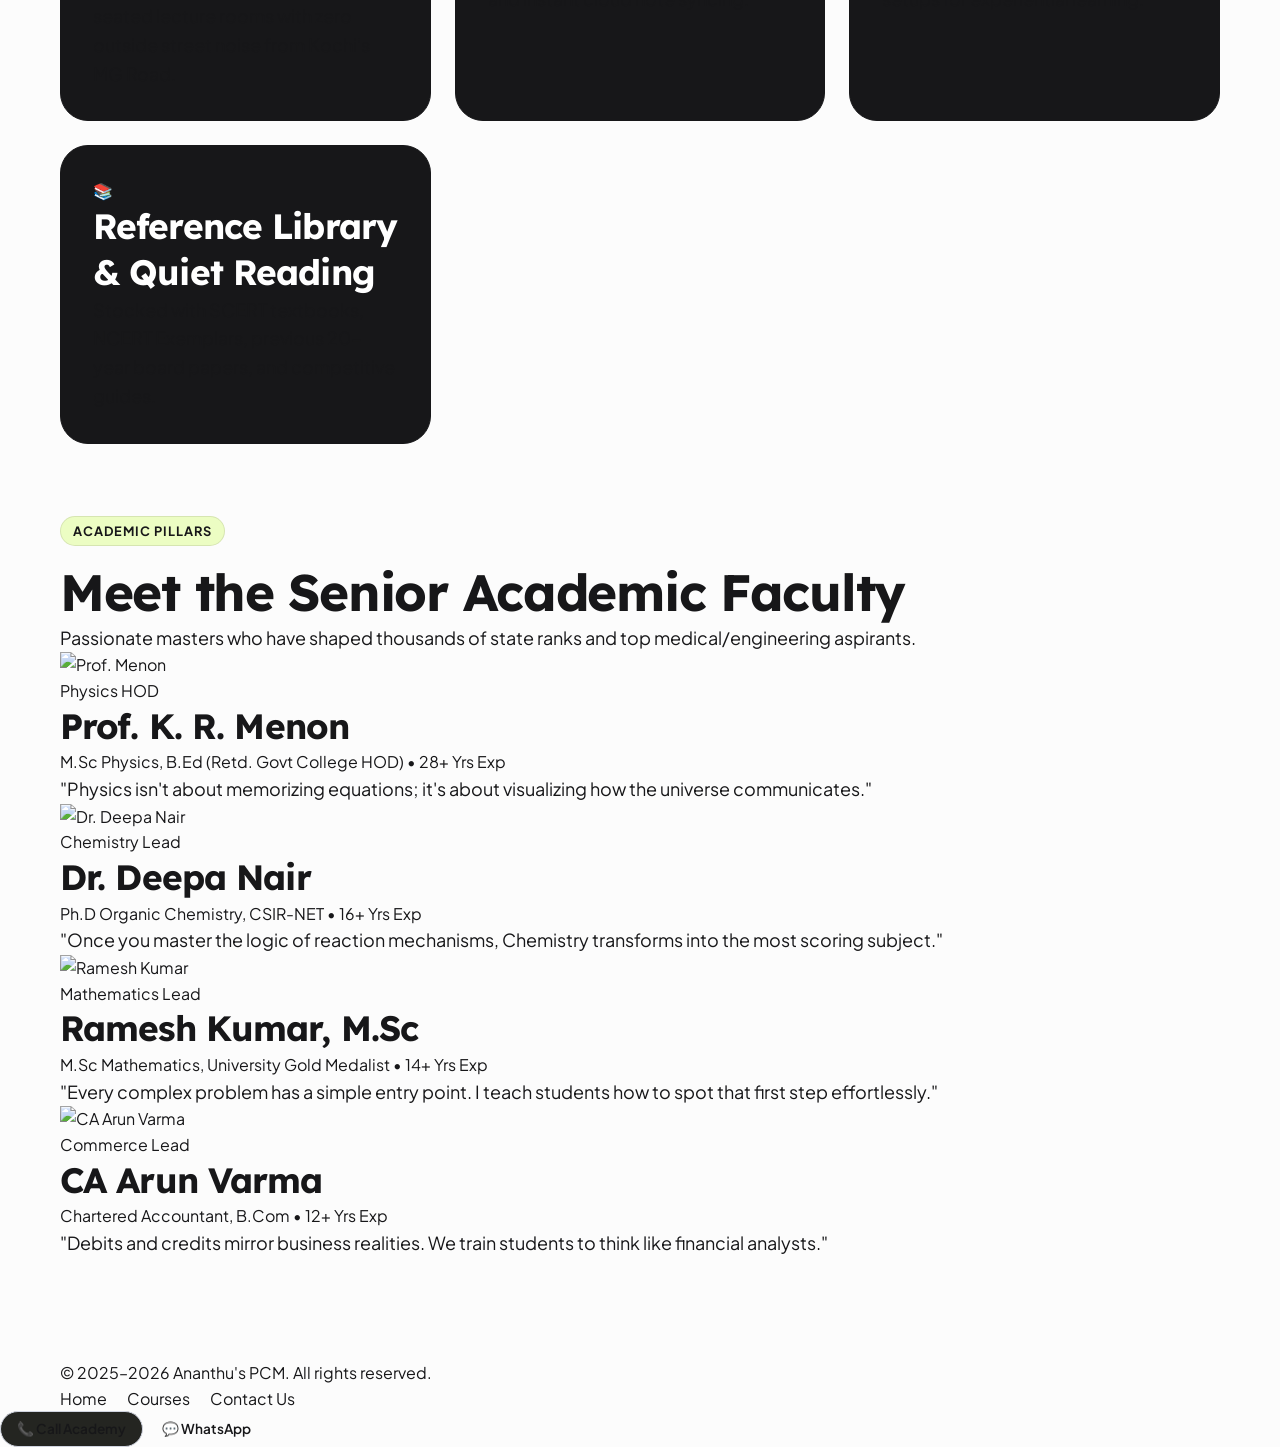
==== commit db89a240: "refactor: rebrand academy to Ananthu's PCM, update contact details, and add modular assets and legal" ====
--- a/about.html
+++ b/about.html
@@ -3,9 +3,10 @@
 <head>
   <meta charset="UTF-8" />
   <meta name="viewport" content="width=device-width, initial-scale=1.0" />
-  <title>About Us — Zenith Academy | 18 Years of Educational Leadership</title>
-  <meta name="description" content="Discover Zenith Academy's legacy of academic excellence in Kochi, Kerala. Learn about our teaching philosophy, modern infrastructure, and renowned faculty." />
+  <title>About Us — Ananthu's PCM | 18 Years of Educational Leadership</title>
+  <meta name="description" content="Discover Ananthu's PCM's legacy of academic excellence in Kochi, Kerala. Learn about our teaching philosophy, modern infrastructure, and renowned faculty." />
   
+  <link rel="icon" href="logo.svg" type="image/svg+xml" />
   <link rel="stylesheet" href="css/styles.css" />
   <link rel="stylesheet" href="css/components.css" />
   <link rel="stylesheet" href="css/responsive.css" />
@@ -89,7 +90,7 @@
             "Education is not the filling of a pail, but the lighting of a fire."
           </h2>
           <p class="text-body-lg" style="color: #4A4D43; margin-bottom: 20px; line-height: 1.7;">
-            Zenith Academy was founded by a collective of passionate college professors in Kochi who noticed a distressing trend: brilliant students were scoring poorly in board exams because conventional coaching relied entirely on blind memorization without foundational understanding.
+            Ananthu's PCM was founded by a collective of passionate college professors in Kochi who noticed a distressing trend: brilliant students were scoring poorly in board exams because conventional coaching relied entirely on blind memorization without foundational understanding.
           </p>
           <p class="text-body-lg" style="color: #4A4D43; margin-bottom: 32px; line-height: 1.7;">
             We established a classroom environment where questions are welcomed, experiments are demonstrated on the table, and teachers know every single student by name. Today, over 14,500 alumni study at prestigious universities including IITs, AIIMS, NITs, and top medical and commerce colleges worldwide.
@@ -213,7 +214,7 @@
   <footer class="site-footer">
     <div class="container">
       <div class="footer-bottom">
-        <div>&copy; 2025–2026 Zenith Academy. All rights reserved.</div>
+        <div>&copy; 2025–2026 Ananthu's PCM. All rights reserved.</div>
         <div style="display: flex; gap: 20px;">
           <a href="index.html">Home</a>
           <a href="courses.html">Courses</a>
@@ -226,8 +227,8 @@
   <!-- Sticky Mobile Bar -->
   <div class="mobile-bottom-bar">
     <div class="mobile-bottom-actions">
-      <a href="tel:+919847012345" class="btn btn-secondary btn-sm" style="background: #242521;">📞 Call Academy</a>
-      <a href="https://wa.me/919847012345" target="_blank" class="btn btn-whatsapp btn-sm">💬 WhatsApp</a>
+      <a href="tel:+916282296414" class="btn btn-secondary btn-sm" style="background: #242521;">📞 Call Academy</a>
+      <a href="https://wa.me/916282296414" target="_blank" class="btn btn-whatsapp btn-sm">💬 WhatsApp</a>
     </div>
   </div>
 
--- a/css/styles.css
+++ b/css/styles.css
@@ -48,11 +48,18 @@
   --radius-xxl: 36px;
   --radius-pill: 999px;
   
-  /* Shadows & Glows */
-  --shadow-card: 0 12px 32px rgba(20, 20, 25, 0.04);
-  --shadow-card-hover: 0 20px 48px rgba(20, 20, 25, 0.08);
-  --shadow-orange-glow: 0 8px 24px rgba(0, 0, 0, 0.05);
-  --shadow-orange-intense: 0 16px 40px rgba(0, 0, 0, 0.08);
+  /* Premium Depth Shadows & Glows */
+  --shadow-sm: 0 4px 12px rgba(20, 20, 25, 0.05);
+  --shadow-md: 0 12px 32px rgba(20, 20, 25, 0.08);
+  --shadow-card: 0 16px 40px rgba(20, 20, 25, 0.06), 0 4px 12px rgba(20, 20, 25, 0.03);
+  --shadow-card-hover: 0 24px 64px rgba(20, 20, 25, 0.12), 0 8px 24px rgba(20, 20, 25, 0.06);
+  --shadow-orange-glow: 0 8px 24px rgba(255, 94, 0, 0.15);
+  --shadow-orange-intense: 0 16px 40px rgba(255, 94, 0, 0.25);
+  
+  /* Premium Glassmorphism */
+  --glass-bg: rgba(255, 255, 255, 0.65);
+  --glass-border: rgba(255, 255, 255, 0.4);
+  --glass-blur: blur(24px);
   
   /* Clean Hero Theme Tokens */
   --color-clean-backdrop: #8C90A4;
@@ -783,3 +790,60 @@
   will-change: transform;
 }
 
+/* ==========================================================================
+   Creative Contact Page Additions
+   ========================================================================== */
+.contact-hero-bg {
+  position: absolute;
+  top: 0; left: 0; right: 0; bottom: 0;
+  overflow: hidden;
+  z-index: 0;
+  pointer-events: none;
+  background: var(--color-canvas-subtle);
+}
+.contact-blob {
+  position: absolute;
+  border-radius: 50%;
+  filter: blur(90px);
+  opacity: 0.8;
+  animation: blob-float 15s infinite alternate ease-in-out;
+}
+.contact-blob.blob-1 {
+  width: 500px; height: 500px;
+  background: var(--color-lime);
+  top: -10%; left: -10%;
+  animation-delay: 0s;
+}
+.contact-blob.blob-2 {
+  width: 600px; height: 600px;
+  background: var(--color-lavender);
+  bottom: -20%; right: -10%;
+  animation-delay: -5s;
+}
+.contact-blob.blob-3 {
+  width: 450px; height: 450px;
+  background: #FFD6E8; /* Soft pink accent */
+  top: 40%; left: 30%;
+  animation-delay: -2s;
+  animation-duration: 20s;
+}
+@keyframes blob-float {
+  0% { transform: translate(0, 0) scale(1); }
+  50% { transform: translate(100px, 50px) scale(1.1); }
+  100% { transform: translate(-50px, 100px) scale(0.9); }
+}
+.glass-panel {
+  background: rgba(255, 255, 255, 0.7);
+  backdrop-filter: blur(30px);
+  -webkit-backdrop-filter: blur(30px);
+  border: 1px solid rgba(255, 255, 255, 0.8);
+  border-radius: var(--radius-xl);
+  box-shadow: 0 20px 40px rgba(0, 0, 0, 0.04), 0 1px 3px rgba(0,0,0,0.02);
+  transition: transform 0.3s cubic-bezier(0.16, 1, 0.3, 1), box-shadow 0.3s cubic-bezier(0.16, 1, 0.3, 1);
+  position: relative;
+  z-index: 2;
+}
+.glass-panel:hover {
+  transform: translateY(-8px);
+  box-shadow: 0 30px 60px rgba(0, 0, 0, 0.08), 0 4px 12px rgba(0,0,0,0.03);
+}
--- a/css/components.css
+++ b/css/components.css
@@ -455,10 +455,10 @@
 }
 
 .hero-float-badge:hover {
-  transform: translateY(-4px);
+  transform: translateY(-6px);
   border-color: var(--color-brand-primary);
   background: rgba(26, 26, 26, 0.95);
-  box-shadow: var(--shadow-orange-glow);
+  box-shadow: var(--shadow-card-hover);
 }
 
 .hero-float-badge.float-left {
@@ -831,8 +831,9 @@
 }
 
 .ref-testimonial-card:hover {
-  transform: translateY(-4px);
+  transform: translateY(-6px);
   border-color: var(--color-border-orange);
+  box-shadow: var(--shadow-card-hover);
 }
 
 .stars-rating {
@@ -1842,8 +1843,29 @@
 
 .btn-clean-dark:hover {
   background-color: #2D2D32;
-  transform: translateY(-2px);
-  box-shadow: 0 6px 16px rgba(0,0,0,0.18);
+  transform: translateY(-3px) scale(1.02);
+  box-shadow: var(--shadow-md);
+}
+
+.btn-clean-outline {
+  border: 1px solid var(--color-border-strong);
+  color: var(--color-clean-text-dark);
+  font-family: var(--font-display);
+  font-weight: 600;
+  font-size: 0.92rem;
+  padding: 11px 24px;
+  border-radius: 10px;
+  background: transparent;
+  cursor: pointer;
+  transition: all 0.25s cubic-bezier(0.2, 0.8, 0.2, 1);
+  white-space: nowrap;
+}
+
+.btn-clean-outline:hover {
+  border-color: var(--color-text-primary);
+  background-color: var(--color-canvas-subtle);
+  transform: translateY(-3px) scale(1.02);
+  box-shadow: var(--shadow-sm);
 }
 
 .btn-clean-dark.btn-lg {
